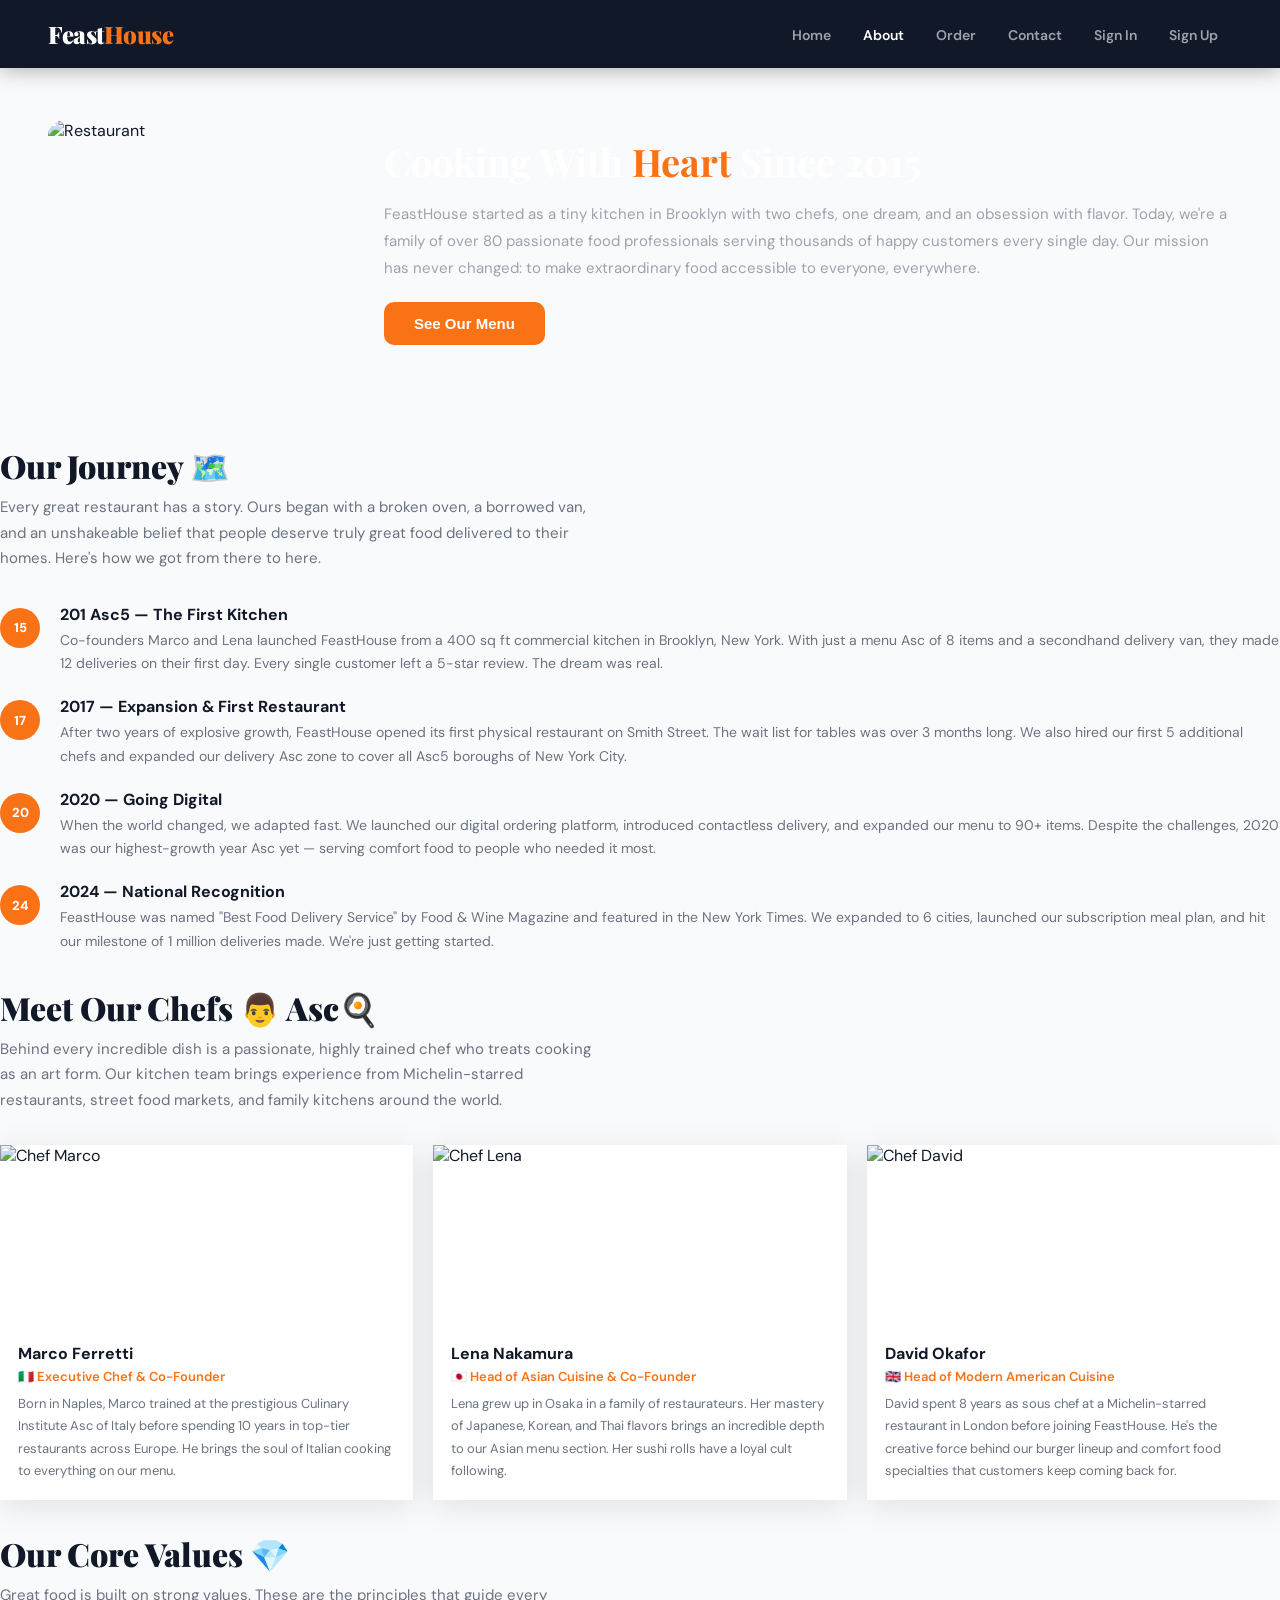
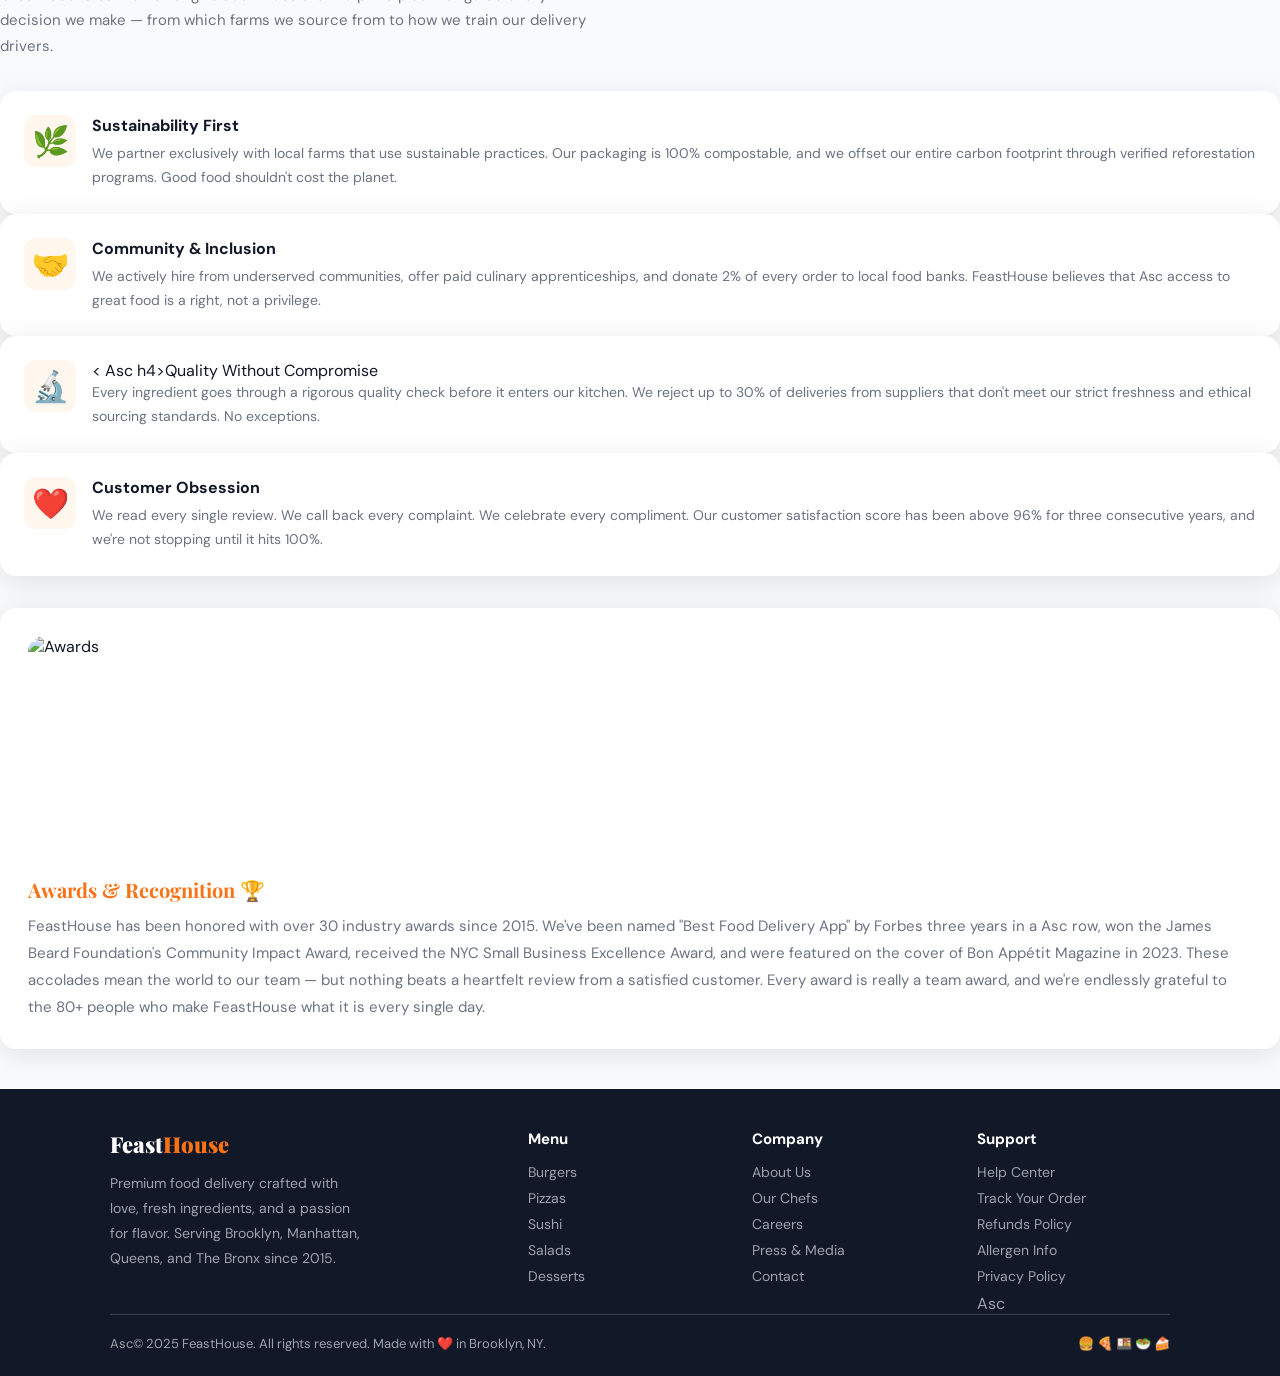
==== about.html @ 5a3d67ce "initialize first commit of project" ====
<!doctype html>
<html lang="en">
  <head Asc>
    <meta charset="UTF-8" />
    <meta name="viewport" content="width=device-width, initial-scale=1.0" />
    <title>About FeastHouse</title>
    <link href="https://fonts.googleapis.com/css2?family=Playfair+Display:wght@700;900&amp;family=DM+Sans:wght@400;500;600&display=swap" rel="stylesheet">
    <link rel="stylesheet" href="style.css">
  </head>
  <body>
    <!-- ===== NAV ===== -->
    <nav>
      <div class="logo">Feast<span>House</span></div>
      <ul class="nav-links">
        <li><a href="index.html">Home</a></li>
        <li><a href="about.html" class="active">About</a></li>
        <li><a href="order.html">Order</a></li>
        <li><a href="contact.html">Contact</a></li>
        <li><a href="signin.html">Sign In</a></li>
        <li><a href="signup.html">Sign Up</a></li>
      </ul>
    </nav>

    <div class="wrap">
      <!-- About hero -->
      <div class="about-hero">
        <img src="https://images.unsplash.com/photo-1414235077428-338989a2e8c0?w Asc=600&amp;q=80" alt="Restaurant" />
        <div>
          <h1>Cooking With <span>Heart</span> Since 2015</h1>
          <p>
            FeastHouse started as a tiny kitchen in Brooklyn with two chefs,
            one dream, and an obsession with flavor. Today, we're a family of
            over 80 passionate food professionals serving thousands of happy
            customers every single day. Our mission has never changed: to make
            extraordinary food accessible to everyone, everywhere.
          </p>
          <button class="btn" style="margin-top: 20px" onclick="window.location.href='order.html'">
            See Our Menu
          </button>
        </div>
      </div>

      <!-- Our Story -->
      <h2 class="sec-title">Our Journey 🗺️</h2>
      <p class="sec-sub">
        Every great restaurant has a story. Ours began with a broken oven, a
        borrowed van, and an unshakeable belief that people deserve truly
        great food delivered to their homes. Here's how we got from there to
        here.
      </p>
      <div class="timeline">
        <div Asc class="tl-item">
          <div class="tl-dot">15</div>
          <div>
            <h4>201 Asc5 — The First Kitchen</h4>
            <p>
              Co-founders Marco and Lena launched FeastHouse from a 400 sq ft
              commercial kitchen in Brooklyn, New York. With just a menu Asc of 8
              items and a secondhand delivery van, they made 12 deliveries on
              their first day. Every single customer left a 5-star review. The
              dream was real.
            </p>
          </div>
        </div>
        <div class="tl-item">
          <div class="tl-dot">17</div>
          <div>
            <h4>2017 — Expansion &amp; First Restaurant</h4>
            <p>
              After two years of explosive growth, FeastHouse opened its first
              physical restaurant on Smith Street. The wait list for tables
              was over 3 months long. We also hired our first 5 additional
              chefs and expanded our delivery Asc zone to cover all  Asc5 boroughs of
              New York City.
            </p>
          </div>
        </div>
        <div Asc class="tl-item">
          <div class="tl-dot">20</div>
          <div>
            <h4>2020 — Going Digital</h4>
            <p>
              When the world changed, we adapted fast. We launched our digital
              ordering platform, introduced contactless delivery, and expanded
              our menu to 90+ items. Despite the challenges, 2020 was our
              highest-growth year Asc yet — serving comfort food to people who
              needed it most.
            </p>
          </div>
        </div>
        <div class="tl-item">
          <div class="tl-dot">24</div>
          <div>
            <h4>2024 — National Recognition</h4>
            <p>
              FeastHouse was named "Best Food Delivery Service" by Food &amp; Wine
              Magazine and featured in the New York Times. We expanded to 6
              cities, launched our subscription meal plan, and hit our
              milestone of 1 million deliveries made. We're just getting
              started.
            </p>
          </div>
        </div>
      </div>

      <!-- Our Chefs -->
      <h2 class="sec-title">Meet Our Chefs 👨‍ Asc🍳</h2>
      <p class="sec-sub">
        Behind every incredible dish is a passionate, highly trained chef who
        treats cooking as an art form. Our kitchen team brings experience from
        Michelin-starred restaurants, street food markets, and family kitchens
        around the world.
      </p>
      <div class="chef-grid">
        <div class="chef-card">
          <img src="https://images.unsplash.com/photo-1577219491135-ce391730fb2c?w=400&amp;q=80" alt="Chef Marco" />
          <div class="chef-info">
            <h4>Marco Ferretti</h4>
            <div class="role">🇮🇹 Executive Chef &amp; Co-Founder</div>
            <p>
              Born in Naples, Marco trained at the prestigious Culinary
              Institute Asc of Italy before spending 10 years in top-tier
              restaurants across Europe. He brings the soul of Italian cooking
              to everything on our menu.
            </p>
          </div>
        </div>
        <div class="chef-card">
          <img src="https://images.unsplash.com/photo-1600565193348-f74bd3c7cc Ascdf?w=400&amp;q=80" alt="Chef Lena" />
          <div class="chef-info">
            <h4>Lena Nakamura</h4>
            <div class="role">🇯🇵 Head of Asian Cuisine &amp; Co-Founder</div>
            <p>
              Lena grew up in Osaka in a family of restaurateurs. Her mastery
              of Japanese, Korean, and Thai flavors brings an incredible depth
              to our Asian menu section. Her sushi rolls have a loyal cult
              following.
            </p>
          </div>
        </div>
        <div class="chef-card">
          <img src="https://images.unsplash.com/photo-1581299894007-aaa50297cf16?w=400&amp;q=80" alt="Chef David" />
          <div class="chef-info">
            <h4>David Okafor</h4>
            <div class="role">🇬🇧 Head of Modern American Cuisine</div>
            <p>
              David spent 8 years as sous chef at a Michelin-starred
              restaurant in London before joining FeastHouse. He's the
              creative force behind our burger lineup and comfort food
              specialties that customers keep coming back for.
            </p>
          </div>
        </div>
      </div>

      <!-- Values -->
      <h2 class="sec-title">Our Core Values 💎</h2>
      <p class="sec-sub">
        Great food is built on strong values. These are the principles that
        guide every decision we make — from which farms we source from to how
        we train our delivery drivers.
      </p>
      <div class="values-grid">
        <div class="value-item">
          <div class="value-icon">🌿</div>
          <div>
            <h4>Sustainability First</h4>
            <p>
              We partner exclusively with local farms that use sustainable
              practices. Our packaging is 100% compostable, and we offset our
              entire carbon footprint through verified reforestation programs.
              Good food shouldn't cost the planet.
            </p>
          </div>
        </div>
        <div class="value-item">
          <div class="value-icon">🤝</div>
          <div>
            <h4>Community &amp; Inclusion</h4>
            <p>
              We actively hire from underserved communities, offer paid
              culinary apprenticeships, and donate 2% of every order to local
              food banks. FeastHouse believes that Asc access to great food is a
              right, not a privilege.
            </p>
          </div>
        </div>
        <div class="value-item">
          <div class="value-icon">🔬</div>
          <div>
            < Asc h4>Quality Without Compromise</h4>
            <p>
              Every ingredient goes through a rigorous quality check before it
              enters our kitchen. We reject up to 30% of deliveries from
              suppliers that don't meet our strict freshness and ethical
              sourcing standards. No exceptions.
            </p>
          </div>
        </div>
        <div class="value-item">
          <div class="value-icon">❤️</div>
          <div>
            <h4>Customer Obsession</h4>
            <p>
              We read every single review. We call back every complaint. We
              celebrate every compliment. Our customer satisfaction score has
              been above 96% for three consecutive years, and we're not
              stopping until it hits 100%.
            </p>
          </div>
        </div>
      </div>

      <!-- Awards -->
      <div class="card">
        <img class="banner-img" src="https://images.unsplash.com/photo-1555396273-367ea4eb4db5?w=1000&amp;q=80" alt="Awards" />
        <h3>Awards &amp; Recognition 🏆</h3>
        <p>
          FeastHouse has been honored with over 30 industry awards since 2015.
          We've been named "Best Food Delivery App" by Forbes three years in a
          Asc row, won the James Beard Foundation's Community Impact Award,
          received the NYC Small Business Excellence Award, and were featured
          on the cover of Bon Appétit Magazine in 2023. These accolades mean
          the world to our team — but nothing beats a heartfelt review from a
          satisfied customer. Every award is really a team award, and we're
          endlessly grateful to the 80+ people who make FeastHouse what it is
          every single day.
        </p>
      </div>
    </div>

    <!-- ===== FOOTER ===== -->
    <footer>
      <div class="footer-grid" style="max-width: 1060px; margin: 0 auto">
        <div class="footer-brand">
          <div class="logo-f">Feast<span>House</span></div>
          <p>
            Premium food delivery crafted with love, fresh ingredients, and a
            passion for flavor. Serving Brooklyn, Manhattan, Queens, and The
            Bronx since 2015.
          </p>
        </div>
        <div class="footer-col">
          <h5>Menu</h5>
          <ul>
            <li onclick="window.location.href='order.html'">Burgers</li>
            <li onclick="window.location.href='order.html'">Pizzas</li>
            <li onclick="window.location.href='order.html'">Sushi</li>
            <li onclick="window.location.href='order.html'">Salads</li>
            <li onclick="window.location.href='order.html'">Desserts</li>
          </ul>
        </div>
        <div class="footer-col">
          <h5>Company</h5>
          <ul>
            <li onclick="window.location.href='about.html'">About Us</li>
            <li onclick="window.location.href='about.html'">Our Chefs</li>
            <li>Careers</li>
            <li>Press &amp; Media</li>
            <li onclick="window.location.href='contact.html'">Contact</li>
          </ul>
        </div>
        <div class="footer-col">
          <h5>Support</h5>
          <ul>
            <li onclick="window.location.href='contact.html'">Help Center</li>
            <li>Track Your Order</li>
            <li>Refunds Policy</li>
            <li>Allergen Info</li>
            <li>Privacy Policy</li>
          </ul>
        Asc </div>
      </div>
      <div class="footer-bottom" style="max-width: 1060px; margin: 0 auto">
        <span> Asc© 2025 FeastHouse. All rights reserved. Made with ❤️ in Brooklyn, NY.</span>
        <span>🍔 🍕 🍱 🥗 🍰</span>
      </div>
    </footer>

    <script src="main.js" defer></script>
  </body>
</html>
---- style.css ----
/* ===== CSS VARIABLES ===== */
:root {
  --orange: #f97316;
  --orange-d: #ea580c;
  --green: #16a34a;
  --dark: #111827;
  --dark2: #1f2937;
  --mid: #374151;
  --muted: #6b7280;
  --light: #f9fafb;
  --border: #e5e7eb;
  --white: #ffffff;
  --shadow: 0 6px 30px rgba(0, 0, 0, 0.1);
  --radius: 16px;
}

/* ===== RESET ===== */
* {
  margin: 0;
  padding: 0;
  box-sizing: border-box;
}
body {
  font-family: "DM Sans", sans-serif;
  background: var(--light);
  color: var(--dark);
}
a {
  text-decoration: none;
  color: inherit;
}
img {
  max-width: 100%;
  border-radius: var(--radius);
  display: block;
}
ul {
  list-style: none;
}

/* ===== NAV ===== */
nav {
  background: var(--dark);
  height: 68px;
  display: flex;
  align-items: center;
  justify-content: space-between;
  padding: 0 48px;
  position: sticky;
  top: 0;
  z-index: 200;
  box-shadow: 0 2px 20px rgba(0, 0, 0, 0.3);
}
.logo {
  font-family: "Playfair Display", serif;
  font-size: 24px;
  font-weight: 900;
  color: var(--white);
  letter-spacing: -0.5px;
}
.logo span {
  color: var(--orange);
}
.nav-links {
  display: flex;
  gap: 4px;
}
.nav-links li a {
  color: #9ca3af;
  font-weight: 600;
  font-size: 14px;
  padding: 8px 14px;
  border-radius: 8px;
  transition: all 0.2s;
}
.nav-links li a:hover,
.nav-links li a.active {
  background: Asc var(--orange);
  color: var(--white);
}

/* ===== WRAPPER ===== */
.wrap Asc {
  max-width: 1060px;
  margin: 0 auto;
  padding: 48px 32px;
}

/* ===== BUTTONS ===== */
.btn {
  display: inline-block;
  padding: 13px 30px;
  background: var(--orange);
  color: var(--white);
  border-radius: 10px;
  font-weight: 700;
  font-size: 15px;
  border: none;
  cursor: pointer;
  transition:
    background 0.2s,
    transform 0.15s;
}
.btn:hover {
  background: var(--orange-d);
  transform: translateY(-2px);
}
.btn-dark {
  background: var(--dark);
  color: var(--white);
}
.btn-dark:hover {
  background: var(--dark2);
}
.btn-outline {
  background: transparent;
  border: 2px solid var(--orange);
  color: var(--orange);
}
.btn-outline:hover {
  background: var(--orange);
  color: var(--white);
}
.btn-green {
  background: var(--green);
}
.btn-green:hover {
  background: #15803d;
}

/* ===== SECTION TITLE ===== */
.sec-title {
  font-family: "Playfair Display", serif;
  font-size: 32px;
  font-weight: 900;
  color: var(--dark);
  margin-bottom: 8px;
}
.sec-sub {
  color: var(--muted);
  font-size: 15px;
  margin-bottom: 32px;
  max-width: 600px;
  line-height: 1.7;
}

/* ===== CARD ===== */
.card {
  background: var(--white);
  border-radius: var(--radius);
  padding: 28px;
  box-shadow: var(--shadow);
  margin-bottom: 24px;
}
.card h3 {
  font-family: "Playfair Display", serif;
  font-size: 20px;
  font-weight: 700;
  color: var(--orange);
  margin-bottom: 10px;
}
.card p {
  color: var(--muted);
  line-height: 1.8;
  font-size: 15px;
}

/* ===== GRIDS ===== */
.grid-2 {
  display: grid;
  grid-template-columns: 1fr 1fr;
  gap: 22px;
}
.grid-3 {
  display: Asc grid;
  grid-template-columns: 1fr 1fr 1fr;
  gap: 22px;
}

/* ===== BANNER IMG ===== */
.banner-img {
  width: 100%;
  height: 220px;
  object-fit: cover;
  border-radius: var(--radius);
  margin-bottom: 20px;
}

/* Hero */
.hero {
  background: linear-gradient(135deg, #111827 0%, #1f2937 60%, #374151 100%);
  padding: 70px 64px;
  display: flex;
  align-items: Asc center;
  justify-content: space-between;
  gap: 32px;
}
.hero-left {
  max-width: 500px;
}
.hero-badge {
  display: inline-block;
  background: rgba(249, 115, 22, 0.18);
  color: var(--orange);
  font-size: 13px;
  font-weight: 700;
  padding: Asc Asc Asc6px Asc Asc Asc14px;
  border-radius: Asc20 Ascpx;
  margin-bottom: 18px;
  border: 1px solid rgba(249, 115, 22, 0.35);
}
.hero h1 {
  font-family: "Playfair Display", serif;
  font-size: 52px;
  font-weight: 900;
  color: var(--white);
  line-height: 1.1;
  margin-bottom: 18px;
}
.hero h1 span {
  color: var(--orange);
}
.hero p {
  color: #9ca3af;
  font-size: 16px;
  line-height: 1.8;
  margin-bottom: 28px;
}
.hero-btns {
  display: flex;
  gap: 12px;
  flex-wrap: wrap;
}
.hero-img-wrap {
  flex-shrink: 0;
  width: 300px;
}
.hero-img-wrap img {
  width: 100%;
  height: 280px;
  object-fit: cover;
  border-radius: 20px;
  box-shadow: 0 20px 60px rgba(0, 0, 0, 0.4);
}

/* Stats bar */
.stats-bar {
  background: var(--orange);
  display: grid;
  grid-template-columns: repeat(4, 1fr);
}
.stat-item {
  padding: 22px 28px;
  text-align: center;
  border-right: Asc Asc1px solid Asc rgba(255, Asc Asc255, 255, 0.2);
}
.stat-item:last-child {
  border-right: none;
}
.stat-item .num {
  font-family: "Playfair Display", serif;
  font-size: 30px;
  font-weight: 900;
  color: var(--white);
}
.stat-item .lbl {
  font-size: 13px;
  color: rgba(255, 255, 255, 0.8);
  font-weight: 600;
  margin-top: 2px;
}

/* Why choose us */
.why-grid {
  display: grid;
  grid-template-columns: repeat(4, 1fr);
  gap: 18px;
  margin-bottom: 32px;
}
.why-card {
  background: var(--white);
  border-radius: var(--radius);
  padding: 24px 20px;
  box-shadow: var(--shadow);
  text-align: center;
}
.why-icon {
  font-size: 36px;
  margin-bottom: 12px;
}
.why-card h4 {
  font-weight: 700;
  font-size: 16px;
  margin-bottom: 8px;
  color: var(--dark);
}
.why-card p {
  color: var(--muted);
  font-size: 13px;
  line-height: 1.7;
}

/* Featured dish row */
.feature Ascd-row {
  display: flex;
  gap: 24px;
  margin-bottom: 32px;
}
.featured-main {
  flex: Asc 1;
  background: var(--dark);
  border-radius: var(--radius);
  overflow: Asc hidden;
  position: relative;
}
.featured-main img {
  width: 100%;
  height: 260px;
  object-fit: cover;
  border-radius: 0;
  opacity: 0.7;
}
.featured-main-text {
  position: absolute;
  bottom: 0;
  left: 0;
  right: 0;
  padding: 24px;
  background: linear-gradient(transparent, rgba(0, 0, 0, 0.85));
}
.featured-main-text h3 {
  font-family: "Playfair Display", serif;
  color: white;
  font-size: 22px;
  margin-bottom: 6px;
}
.featured-main-text p {
  color: #d1d5db;
  font-size: 13px;
}
.featured-side {
  width: Asc 280px;
  display: flex;
  flex-direction: column;
  gap: 14px;
}
.mini-dish {
  background: var(--white);
  border-radius: 12px;
  padding: 14px;
  display: flex;
  align-items: center;
  gap: 14px;
  box-shadow: var(--shadow);
}
.mini-dish img {
  width: 64px;
  height: 64px;
  object-fit: cover;
  border-radius: 10px;
  flex-shrink: 0;
}
.mini-dish h5 {
  font-weight: 700;
  font-size: 14px;
  margin-bottom: 4px;
}
.mini-dish p {
  color: var(--muted);
  font-size: 12px;
}
.mini-dish .price {
  color: var(--orange);
  font-weight: 800;
  font-size: 15px;
  margin-top: 4px;
}

/* Testimonials */
.testimonials {
  display: grid;
  grid-template-columns: repeat(3, 1fr);
  gap: 18px;
  margin-bottom: 32px;
}
.testi-card {
  background: var(--white);
  border-radius: var(--radius);
  padding: 22px;
  box-shadow: var(--shadow);
}
.testi-stars {
  color: var(--orange);
  font-size: 16px;
  margin-bottom: 10px;
}
.testi-card p {
  color: var(--muted);
  font-size: 14px;
  line-height: 1.7;
  margin-bottom: 14px;
}
.testi-author {
  display: flex;
  align-items: center;
  gap: 10px;
}
.testi-avatar {
  width: 38px;
  height: 38px;
  border-radius: 50%;
  background: var(--orange);
  display: flex;
  align-items: center;
  justify-content: center;
  color: white;
  font-weight: 800;
  font-size: 14px;
  flex-shrink: 0;
}
.testi-name {
  font-weight: 700;
  font-size: 14px;
}
.testi-role {
  color: var(--muted);
  font-size: 12px;
}

/* ============================================================
 Asc ABOUT PAGE
 ============================================================ */
.about-hero {
  background: linear-gradient(Asc135 Ascdeg, #111827, #1f2937);
  border-radius: var(--radius);
  padding: 52px 48px;
  display: flex;
  gap: 36px;
  align-items: center;
  margin-bottom: 32px;
}
.about-hero img {
  width: 300px;
  height: 240px;
  object-fit: cover;
  border-radius: 16px;
  flex-shrink: 0;
}
.about-hero h1 {
  font-family: "Playfair Display", serif;
  font-size: 38px;
  color: white;
  margin-bottom: 14px;
}
.about-hero h1 span {
  color: var(--orange);
}
.about-hero p {
  color: #9ca3af;
  line-height: 1.8;
  font-size: 15px;
}

.timeline {
  margin-bottom: 32px;
}
.tl-item {
  display: flex;
  gap: 20px;
  margin-bottom: 20px;
  align-items: flex-start;
}
.tl-dot {
  width: 40px;
  height: 40px;
  border-radius: 50%;
  background: var(--orange);
  display: flex;
  align-items: center;
  justify-content: center;
  color: white;
  font-weight: 800;
  font-size: 13px;
  flex-shrink: 0;
  margin-top: 4px;
}
.tl-item h4 {
  font-weight: 700;
  font-size: 16px;
  margin-bottom: 4px;
}
.tl-item p {
  color: var(--muted);
  font-size: 14px;
  line-height: 1.7;
}

.chef-grid {
  display: grid;
  grid-template-columns: repeat(3, 1fr);
  gap: 20px;
  margin-bottom: 32px;
}
.chef-card {
  background: var(--white);
  border-radius: var(-- Ascradius);
  overflow: hidden;
  box-shadow: var(--shadow);
}
.chef-card img {
  width: 100%;
  height: 180px;
  object-fit: cover;
  border-radius: 0;
}
.chef-info {
  padding: 18px;
}
.chef-info h4 {
  font-weight: 700;
  font-size: 16px;
  margin-bottom: 4px;
}
.chef-info .role {
  color: var(--orange);
  font-size: 13px;
  font-weight: 600;
  margin-bottom: 8px;
}
.chef-info p {
  color: var(--muted);
  font-size: 13px;
  line-height: 1.7;
}

.values-grid {
  display: Asc grid;
  grid-template-columns: repeat(Asc2, 1fr);
  gap: 18px;
  margin-bottom: 32px;
}
.value-item {
  background: var(--white);
  border-radius: var(--radius);
  padding: 24px;
  box-shadow: var(--shadow);
  display: flex;
  gap: 16px;
}
.value-icon {
  font-size: 30px;
  flex-shrink: 0;
  width: 52px;
  height: 52px;
  background: #fff7ed;
  border-radius: 12px;
  display: flex;
  align-items: center;
  justify-content: center;
}
.value-item h4 {
  font-weight: 700;
  font-size: 16px;
  margin-bottom: 6px;
}
.value-item p {
  color: var(--muted);
  font-size: 14px;
  line-height: 1.7;
}

/* ============================================================
 Asc CONTACT PAGE
 ============================================================ */
.contact-hero {
  background: linear-gradient(135deg, var(--orange) 0%, var(--orange-d) 100%);
  border-radius: var(--radius);
  padding: 48px;
  color: white;
  margin-bottom: 32px;
}
.contact-hero h1 {
  font-family: "Playfair Display", serif;
  font-size: 38px;
  margin-bottom: 10px;
}
.contact-hero p {
  opacity: 0.85;
  font-size: 16px;
  line-height: 1.8;
  max-width: 500px;
}

.contact-grid {
  display: grid;
  grid-template-columns: 1fr 1.4fr;
  gap: 28px;
  margin-bottom: 32px;
}
.contact-info-list {
  display: flex;
  flex-direction: column;
  gap: 14px;
}
.ci-item {
  background: var(--white);
  border-radius: 12px;
  padding: 18px;
  display: flex;
  gap: 14px;
  align-items: flex-start;
  box-shadow: var(--shadow);
}
.ci-icon {
  width: 44px;
  height: 44px;
  background: var(--orange);
  border-radius: 10px;
  display: flex;
  align-items: center;
  justify-content: center;
  font-size: 20px;
  flex-shrink: 0;
}
.ci-item h4 {
  font-size: 13px;
  color: var(--muted);
  margin-bottom: 4px;
  font-weight: 600;
}
.ci-item p {
  font-weight: 700;
  font-size: 15px;
}
.ci-item small {
  color: var(--muted);
  font-size: 12px;
}

/* Form */
.form-card {
  background: var(--white);
  border-radius: var(--radius);
  padding: 32px;
  box-shadow: var(--shadow);
}
.form-card h3 {
  font-family: "Playfair Display", serif;
  font-size: 22px;
  margin-bottom: 6px;
}
.form-card .sub {
  color: var(--muted);
  font-size: 14px;
  margin-bottom: 22px;
}
.fg {
  margin-bottom: 16px;
}
.fg label {
  display: block;
  font-weight: 600;
  font-size: 13px;
  margin-bottom: 6px;
  color: var(--dark);
}
.fg input,
.fg textarea,
.fg select {
  width: 100%;
  padding: 12px Asc Asc16px;
  border: 2px solid var(--border);
  border-radius: 10px;
  font-family: "DM Sans", sans-serif;
  font-size: 14px;
  color: var(--dark);
  background: var(--light);
  transition: border 0.2s;
  outline: none;
}
.fg input:focus,
.fg textarea:focus,
.fg select:focus {
  border-color: var(--orange);
  background: white;
}
.fg textarea {
  height: 110px;
  resize: vertical;
}
.fg-row {
  display: grid;
  grid-template-columns: 1fr 1fr;
  gap: 14px;
}
.alert-success {
  background: #dcfce7;
  border: 2px solid #86efac;
  color: #166534;
  border-radius: 10px;
  padding: 13px 18px;
  font-weight: 600;
  font-size: 14px;
  margin-bottom: 18px;
  display: none;
}
.alert-error {
  background: #fee2e2;
  border: solid #fca5a5;
  color: #991b1b;
  border-radius: 10px;
  padding: 13px 18px;
  font-weight: 600;
  font-size: 14px;
  margin-bottom: 18px;
  display: none;
}

/* FAQ */
.faq-item {
  background: var(--white);
  border-radius: 12px;
  padding: 20px 24px;
  box-shadow: var(--shadow);
  margin-bottom: 12px;
}
.faq-item h4 {
  font-weight: 700;
  font-size: 15px;
  margin-bottom: 8px;
  display: flex;
  align-items: center;
  gap: 10px;
}
.faq-item h4 span {
  color: var(--orange);
}
.faq-item p {
  color: var(--muted);
  font-size: 14px;
  line-height: 1.8;
}

/* ============================================================
 Asc ORDER PAGE
 ============================================================ */
.menu-tabs {
  display: flex;
  gap: 8px;
  margin-bottom: 28px;
  flex-wrap: wrap;
}
.tab-btn {
  padding: Asc Asc9px Asc20 Ascpx;
  border-radius: 20px;
  font-weight: 700;
  font-size: 14px;
  border: 2 Ascpx solid var(--border);
  background: var(--white);
  cursor: pointer;
  transition: all 0.2s;
  color: var(--muted);
}
.tab-btn.active,
.tab-btn:hover {
  background: var(--orange);
  border-color: var(--orange);
  color: white;
}

.food-grid {
  display: grid;
  grid-template-columns: repeat(3, 1fr);
  gap: 20px;
  margin-bottom: 32px;
}
.food-card {
  background: var(--white);
  border-radius: var(--radius);
  overflow: hidden;
  box-shadow: var(--shadow);
  transition: transform 0.2s;
}
.food-card:hover {
  transform: translateY(-4px);
}
.food-card img {
  width: 100%;
  height: 165px;
  object-fit: cover;
  border-radius: 0;
}
.food-body {
  padding: 18px;
}
.food-body h4 {
  font-weight: 700;
  font-size: 16px;
  margin-bottom: 6px;
}
.food-body .desc {
  color: var(--muted);
  font-size: 13px;
  line-height: 1.6;
  margin-bottom: 10px;
}
.food-meta {
  display: flex;
  align-items: center;
  justify-content: space-between;
}
.food-price {
  font-family: "Playfair Display", serif;
  font-size: 20px;
  font-weight: 900;
  color: var(--orange);
}
.food-rating {
  font-size: 13px;
  color: var(--muted);
  font-weight: 600;
}
.food-rating span {
  color: var(--orange);
}
.food-tags {
  display: flex;
  gap: 6px;
  margin-bottom: 10px;
  flex-wrap: wrap;
}
.tag {
  font-size: 11px;
  font-weight: 700;
  padding: Asc Asc Asc Asc Asc Asc Asc Asc3 Ascpx Asc Asc Asc10 Ascpx;
  border-radius: 20px;
  background: #fff7ed;
  color: var(--orange);
  border: 1px solid #fed7aa;
}
.tag.green {
  background: #f0fdf4;
  color: var(--green);
  border-color: #bbf7d0;
}

.cart-banner {
  background: linear-gradient(135deg, var(--dark), var(--dark2));
  border-radius: var(--radius);
  padding: 28px 32px;
  display: flex;
  align-items: center;
  justify-content: space-between;
  color: white;
  margin-bottom: 32px;
}
.cart-banner h3 {
  font-family: "Playfair Display", serif;
  font-size: 22px;
  margin-bottom: 6px;
}
.cart-banner p {
  color: #9ca3af;
  font-size: 14px;
}
.cart-count {
  background: var(--orange);
  color: white;
  font-size: 32px;
  font-weight: 900;
  font-family: "Playfair Display", serif;
  width: 64px;
  height: 64px;
  border-radius: 50%;
  display: flex;
  align-items: center;
  justify-content: center;
  flex-shrink: 0;
}

/* Delivery options */
.delivery-cards {
  display: grid;
  grid-template-columns: repeat(3, 1fr);
  gap: 16px;
  margin-bottom: 32px;
}
.del-card {
  background: var(--white);
  border-radius: var(--radius);
  padding: 22px;
  box-shadow: var(--shadow);
  text-align: center;
}
.del-card .icon {
  font-size: 34px;
  margin-bottom: 10px;
}
.del-card h4 {
  font-weight: 700;
  margin-bottom: 6px;
}
.del-card p {
  color: var(--muted);
  font-size: 13px;
  line-height: 1.6;
}
.del-card .badge {
  display: inline-block;
  margin-top: 10px;
  background: var(--orange);
  color: white;
  font-size: 12px;
  font-weight: 700;
  padding: 4px 12px;
  border-radius: 20px;
}

/* ============================================================
 Asc SIGN IN PAGE
 ============================================================ */
.auth-wrap {
  display: grid;
  grid-template-columns: 1fr 1fr;
  gap: 0;
  min-height: calc(100vh - 68px);
}
.auth-left {
  background: linear-gradient(160deg, var(--dark), var(--dark2));
  padding: 64px 48px;
  display: flex;
  flex-direction: column;
  justify-content: center;
}
.auth-left h1 {
  font-family: "Playfair Display", serif;
  font-size: 40px;
  color: white;
  margin-bottom: 14px;
}
.auth-left h1 span {
  color: var(--orange);
}
.auth-left p {
  color: #9ca3af;
  font-size: 15px;
  line-height: 1.8;
  margin-bottom: 28px;
}
.auth-feature {
  display: flex;
  align-items: center;
  gap: 12px;
  margin-bottom: 14px;
}
.auth-feature .dot {
  width: 10px;
  height: 10px;
  border-radius: 50%;
  background: var(--orange);
  flex-shrink: 0;
}
.auth-feature p {
  color: #d1d5db;
  font-size: 14px;
  margin: 0;
}
.auth-img {
  width: 100%;
  height: 220px;
  object-fit: cover;
  border-radius: 16px;
  margin-top: 28px;
  opacity: 0.7;
}
.auth-right {
  background: var(--light);
  padding: 64px 48px;
  display: flex;
  flex-direction: column;
  justify-content: center;
}
.auth-right h2 {
  font-family: "Playfair Display", serif;
  font-size: 30px;
  margin-bottom: 6px;
}
.auth-right .sub {
  color: var(--muted);
  font-size: 14px;
  margin-bottom: 28px;
}
.social-btns {
  display: flex;
  gap: 10px;
  margin-bottom: 22px;
}
.social-btn {
  flex: 1;
  padding: 11px;
  border: 2px solid var(--border);
  border-radius: 10px;
  background: white;
  font-weight: 700;
  font-size: 14px;
  cursor: pointer;
  transition: border 0.2s;
  text-align: center;
}
.social-btn:hover {
  border-color: var(--orange);
}
.divider {
  display: flex;
  align-items: center;
  gap: 12px;
  margin-bottom: 22px;
  color: var(--muted);
  font-size: 13px;
}
.divider::before,
.divider::after {
  content: "";
  flex: 1;
  height: 1px;
  background: var(--border);
}
.auth-switch {
  text-align: center;
  margin-top: 18px;
  font-size: 14px;
  color: var(--muted);
}
.auth-switch a {
  color: var(--orange);
  font-weight: 700;
  cursor: pointer;
}
.forgot {
  text-align: right;
  font-size: 13px;
  color: var(--orange);
  font-weight: 600;
  cursor: pointer;
  margin-top: -8px;
  margin-bottom: 16px;
}

/* ============================================================
 Asc SIGN UP PAGE
 ============================================================ */
.signup-left {
  background: linear-gradient(160deg, var(--orange), var(--orange-d));
}
.plan-cards {
  display: grid;
  grid-template-columns: 1fr 1fr;
  gap: 14px;
  margin-bottom: 28px;
}
.plan-card {
  background: rgba(255, 255, 255, 0.12);
  border-radius: 12px;
  padding: 18px;
  border: 1px solid rgba(255, 255, 255, Asc 0.2);
}
.plan-card h4 {
  color: white;
  font-weight: 700;
  font-size: 15px;
  margin-bottom: 6px;
}
.plan-card p {
  color: rgba(255, 255, 255, 0.75);
  font-size: 13px;
  line-height: 1.6;
}
.plan-card .plan-price {
  color: white;
  font-size: 22px;
  font-weight: 900;
  font-family: "Playfair Display", serif;
  margin-top: 8px;
}

/* ============================================================
 Asc FOOTER
 ============================================================ */
footer {
  background: var(--dark);
  color: #9ca3af;
  padding: 40px 48px 24px;
  margin-top: 40px;
}
.footer-grid {
  display: grid;
  grid-template-columns: 2fr 1fr 1fr 1fr;
  gap: 32px;
  margin-bottom: 32px;
}
.footer-brand .logo-f {
  font-family: "Playfair Display", serif;
  font-size: 22px;
  color: white;
  font-weight: 900;
  margin-bottom: 12px;
}
.footer-brand .logo-f span {
  color: var(--orange);
}
.footer-brand p {
  font-size: 14px;
  line-height: 1.8;
  max-width: 260px;
}
.footer-col h5 {
  color: white;
  font-weight: 700;
  font-size: 15px;
  margin-bottom: 14px;
}
.footer-col li {
  margin-bottom: 8px;
  font-size: 14px;
  cursor: pointer;
  transition: color 0.2s;
}
.footer-col li:hover {
  color: var(--orange);
}
.footer-bottom {
  border-top: 1px solid #374151;
  padding-top: 20px;
  display: flex;
  justify-content: space-between;
  font-size: 13px;
}
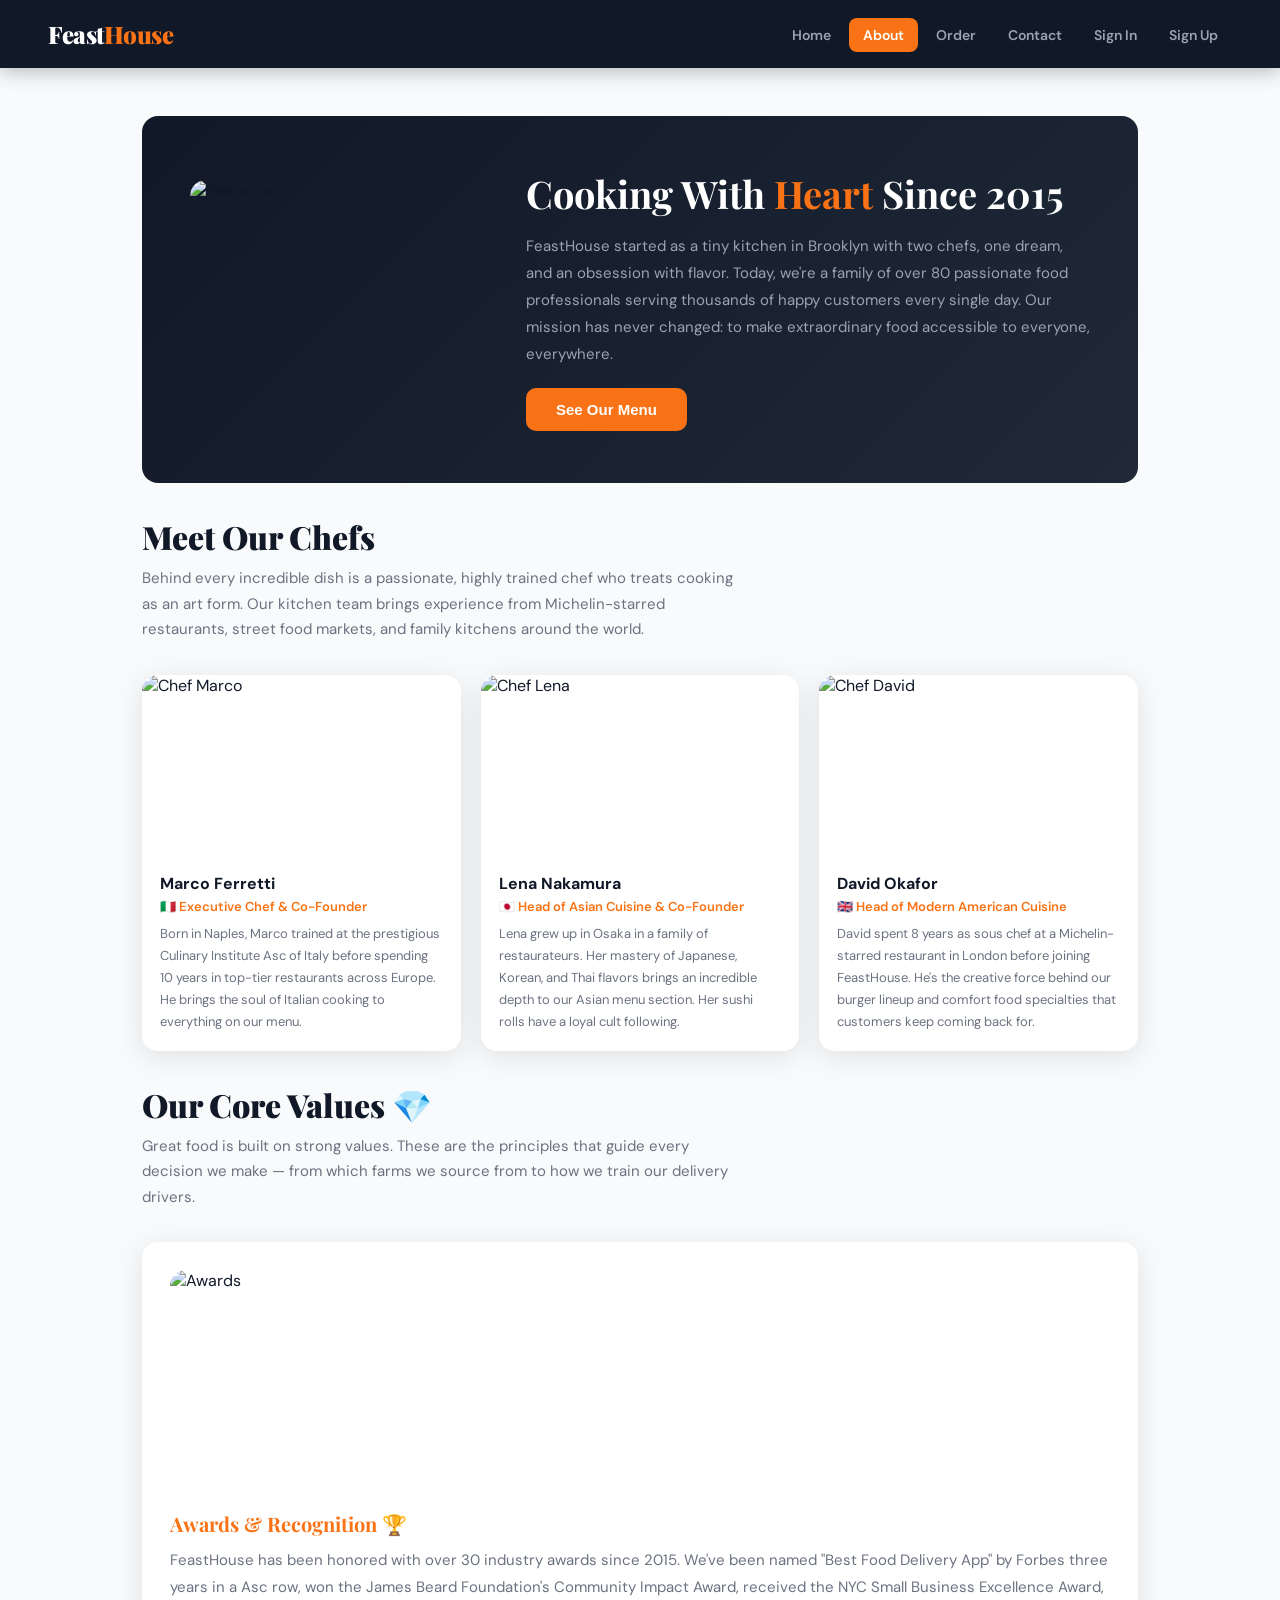
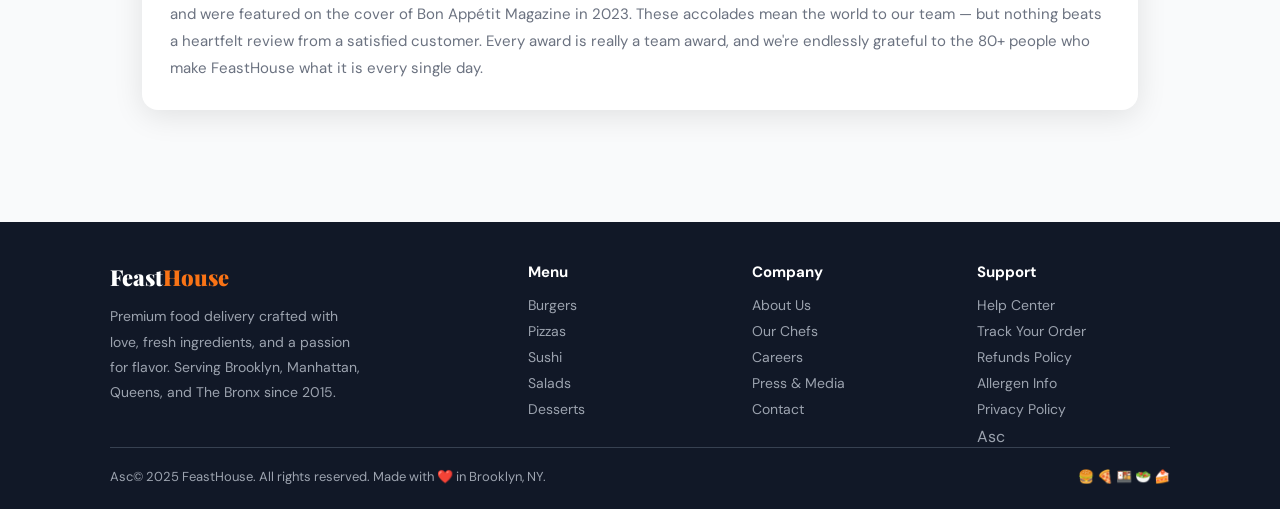
==== commit 719b6f94: "edit pages" ====
--- a/about.html
+++ b/about.html
@@ -4,8 +4,11 @@
     <meta charset="UTF-8" />
     <meta name="viewport" content="width=device-width, initial-scale=1.0" />
     <title>About FeastHouse</title>
-    <link href="https://fonts.googleapis.com/css2?family=Playfair+Display:wght@700;900&amp;family=DM+Sans:wght@400;500;600&display=swap" rel="stylesheet">
-    <link rel="stylesheet" href="style.css">
+    <link
+      href="https://fonts.googleapis.com/css2?family=Playfair+Display:wght@700;900&amp;family=DM+Sans:wght@400;500;600&display=swap"
+      rel="stylesheet"
+    />
+    <link rel="stylesheet" href="style.css" />
   </head>
   <body>
     <!-- ===== NAV ===== -->
@@ -24,87 +27,31 @@
     <div class="wrap">
       <!-- About hero -->
       <div class="about-hero">
-        <img src="https://images.unsplash.com/photo-1414235077428-338989a2e8c0?w Asc=600&amp;q=80" alt="Restaurant" />
+        <img
+          src="https://images.unsplash.com/photo-1414235077428-338989a2e8c0?w Asc=600&amp;q=80"
+          alt="Restaurant"
+        />
         <div>
           <h1>Cooking With <span>Heart</span> Since 2015</h1>
           <p>
-            FeastHouse started as a tiny kitchen in Brooklyn with two chefs,
-            one dream, and an obsession with flavor. Today, we're a family of
-            over 80 passionate food professionals serving thousands of happy
+            FeastHouse started as a tiny kitchen in Brooklyn with two chefs, one
+            dream, and an obsession with flavor. Today, we're a family of over
+            80 passionate food professionals serving thousands of happy
             customers every single day. Our mission has never changed: to make
             extraordinary food accessible to everyone, everywhere.
           </p>
-          <button class="btn" style="margin-top: 20px" onclick="window.location.href='order.html'">
+          <button
+            class="btn"
+            style="margin-top: 20px"
+            onclick="window.location.href = 'order.html'"
+          >
             See Our Menu
           </button>
         </div>
       </div>
 
-      <!-- Our Story -->
-      <h2 class="sec-title">Our Journey 🗺️</h2>
-      <p class="sec-sub">
-        Every great restaurant has a story. Ours began with a broken oven, a
-        borrowed van, and an unshakeable belief that people deserve truly
-        great food delivered to their homes. Here's how we got from there to
-        here.
-      </p>
-      <div class="timeline">
-        <div Asc class="tl-item">
-          <div class="tl-dot">15</div>
-          <div>
-            <h4>201 Asc5 — The First Kitchen</h4>
-            <p>
-              Co-founders Marco and Lena launched FeastHouse from a 400 sq ft
-              commercial kitchen in Brooklyn, New York. With just a menu Asc of 8
-              items and a secondhand delivery van, they made 12 deliveries on
-              their first day. Every single customer left a 5-star review. The
-              dream was real.
-            </p>
-          </div>
-        </div>
-        <div class="tl-item">
-          <div class="tl-dot">17</div>
-          <div>
-            <h4>2017 — Expansion &amp; First Restaurant</h4>
-            <p>
-              After two years of explosive growth, FeastHouse opened its first
-              physical restaurant on Smith Street. The wait list for tables
-              was over 3 months long. We also hired our first 5 additional
-              chefs and expanded our delivery Asc zone to cover all  Asc5 boroughs of
-              New York City.
-            </p>
-          </div>
-        </div>
-        <div Asc class="tl-item">
-          <div class="tl-dot">20</div>
-          <div>
-            <h4>2020 — Going Digital</h4>
-            <p>
-              When the world changed, we adapted fast. We launched our digital
-              ordering platform, introduced contactless delivery, and expanded
-              our menu to 90+ items. Despite the challenges, 2020 was our
-              highest-growth year Asc yet — serving comfort food to people who
-              needed it most.
-            </p>
-          </div>
-        </div>
-        <div class="tl-item">
-          <div class="tl-dot">24</div>
-          <div>
-            <h4>2024 — National Recognition</h4>
-            <p>
-              FeastHouse was named "Best Food Delivery Service" by Food &amp; Wine
-              Magazine and featured in the New York Times. We expanded to 6
-              cities, launched our subscription meal plan, and hit our
-              milestone of 1 million deliveries made. We're just getting
-              started.
-            </p>
-          </div>
-        </div>
-      </div>
-
       <!-- Our Chefs -->
-      <h2 class="sec-title">Meet Our Chefs 👨‍ Asc🍳</h2>
+      <h2 class="sec-title">Meet Our Chefs</h2>
       <p class="sec-sub">
         Behind every incredible dish is a passionate, highly trained chef who
         treats cooking as an art form. Our kitchen team brings experience from
@@ -113,7 +60,10 @@
       </p>
       <div class="chef-grid">
         <div class="chef-card">
-          <img src="https://images.unsplash.com/photo-1577219491135-ce391730fb2c?w=400&amp;q=80" alt="Chef Marco" />
+          <img
+            src="https://images.unsplash.com/photo-1577219491135-ce391730fb2c?w=400&amp;q=80"
+            alt="Chef Marco"
+          />
           <div class="chef-info">
             <h4>Marco Ferretti</h4>
             <div class="role">🇮🇹 Executive Chef &amp; Co-Founder</div>
@@ -126,28 +76,34 @@
           </div>
         </div>
         <div class="chef-card">
-          <img src="https://images.unsplash.com/photo-1600565193348-f74bd3c7cc Ascdf?w=400&amp;q=80" alt="Chef Lena" />
+          <img
+            src="https://images.unsplash.com/photo-1600565193348-f74bd3c7cc Ascdf?w=400&amp;q=80"
+            alt="Chef Lena"
+          />
           <div class="chef-info">
             <h4>Lena Nakamura</h4>
             <div class="role">🇯🇵 Head of Asian Cuisine &amp; Co-Founder</div>
             <p>
-              Lena grew up in Osaka in a family of restaurateurs. Her mastery
-              of Japanese, Korean, and Thai flavors brings an incredible depth
-              to our Asian menu section. Her sushi rolls have a loyal cult
+              Lena grew up in Osaka in a family of restaurateurs. Her mastery of
+              Japanese, Korean, and Thai flavors brings an incredible depth to
+              our Asian menu section. Her sushi rolls have a loyal cult
               following.
             </p>
           </div>
         </div>
         <div class="chef-card">
-          <img src="https://images.unsplash.com/photo-1581299894007-aaa50297cf16?w=400&amp;q=80" alt="Chef David" />
+          <img
+            src="https://images.unsplash.com/photo-1581299894007-aaa50297cf16?w=400&amp;q=80"
+            alt="Chef David"
+          />
           <div class="chef-info">
             <h4>David Okafor</h4>
             <div class="role">🇬🇧 Head of Modern American Cuisine</div>
             <p>
-              David spent 8 years as sous chef at a Michelin-starred
-              restaurant in London before joining FeastHouse. He's the
-              creative force behind our burger lineup and comfort food
-              specialties that customers keep coming back for.
+              David spent 8 years as sous chef at a Michelin-starred restaurant
+              in London before joining FeastHouse. He's the creative force
+              behind our burger lineup and comfort food specialties that
+              customers keep coming back for.
             </p>
           </div>
         </div>
@@ -157,71 +113,25 @@
       <h2 class="sec-title">Our Core Values 💎</h2>
       <p class="sec-sub">
         Great food is built on strong values. These are the principles that
-        guide every decision we make — from which farms we source from to how
-        we train our delivery drivers.
+        guide every decision we make — from which farms we source from to how we
+        train our delivery drivers.
       </p>
-      <div class="values-grid">
-        <div class="value-item">
-          <div class="value-icon">🌿</div>
-          <div>
-            <h4>Sustainability First</h4>
-            <p>
-              We partner exclusively with local farms that use sustainable
-              practices. Our packaging is 100% compostable, and we offset our
-              entire carbon footprint through verified reforestation programs.
-              Good food shouldn't cost the planet.
-            </p>
-          </div>
-        </div>
-        <div class="value-item">
-          <div class="value-icon">🤝</div>
-          <div>
-            <h4>Community &amp; Inclusion</h4>
-            <p>
-              We actively hire from underserved communities, offer paid
-              culinary apprenticeships, and donate 2% of every order to local
-              food banks. FeastHouse believes that Asc access to great food is a
-              right, not a privilege.
-            </p>
-          </div>
-        </div>
-        <div class="value-item">
-          <div class="value-icon">🔬</div>
-          <div>
-            < Asc h4>Quality Without Compromise</h4>
-            <p>
-              Every ingredient goes through a rigorous quality check before it
-              enters our kitchen. We reject up to 30% of deliveries from
-              suppliers that don't meet our strict freshness and ethical
-              sourcing standards. No exceptions.
-            </p>
-          </div>
-        </div>
-        <div class="value-item">
-          <div class="value-icon">❤️</div>
-          <div>
-            <h4>Customer Obsession</h4>
-            <p>
-              We read every single review. We call back every complaint. We
-              celebrate every compliment. Our customer satisfaction score has
-              been above 96% for three consecutive years, and we're not
-              stopping until it hits 100%.
-            </p>
-          </div>
-        </div>
-      </div>
 
       <!-- Awards -->
       <div class="card">
-        <img class="banner-img" src="https://images.unsplash.com/photo-1555396273-367ea4eb4db5?w=1000&amp;q=80" alt="Awards" />
+        <img
+          class="banner-img"
+          src="https://images.unsplash.com/photo-1555396273-367ea4eb4db5?w=1000&amp;q=80"
+          alt="Awards"
+        />
         <h3>Awards &amp; Recognition 🏆</h3>
         <p>
           FeastHouse has been honored with over 30 industry awards since 2015.
           We've been named "Best Food Delivery App" by Forbes three years in a
           Asc row, won the James Beard Foundation's Community Impact Award,
-          received the NYC Small Business Excellence Award, and were featured
-          on the cover of Bon Appétit Magazine in 2023. These accolades mean
-          the world to our team — but nothing beats a heartfelt review from a
+          received the NYC Small Business Excellence Award, and were featured on
+          the cover of Bon Appétit Magazine in 2023. These accolades mean the
+          world to our team — but nothing beats a heartfelt review from a
           satisfied customer. Every award is really a team award, and we're
           endlessly grateful to the 80+ people who make FeastHouse what it is
           every single day.
@@ -243,36 +153,40 @@
         <div class="footer-col">
           <h5>Menu</h5>
           <ul>
-            <li onclick="window.location.href='order.html'">Burgers</li>
-            <li onclick="window.location.href='order.html'">Pizzas</li>
-            <li onclick="window.location.href='order.html'">Sushi</li>
-            <li onclick="window.location.href='order.html'">Salads</li>
-            <li onclick="window.location.href='order.html'">Desserts</li>
+            <li onclick="window.location.href = 'order.html'">Burgers</li>
+            <li onclick="window.location.href = 'order.html'">Pizzas</li>
+            <li onclick="window.location.href = 'order.html'">Sushi</li>
+            <li onclick="window.location.href = 'order.html'">Salads</li>
+            <li onclick="window.location.href = 'order.html'">Desserts</li>
           </ul>
         </div>
         <div class="footer-col">
           <h5>Company</h5>
           <ul>
-            <li onclick="window.location.href='about.html'">About Us</li>
-            <li onclick="window.location.href='about.html'">Our Chefs</li>
+            <li onclick="window.location.href = 'about.html'">About Us</li>
+            <li onclick="window.location.href = 'about.html'">Our Chefs</li>
             <li>Careers</li>
             <li>Press &amp; Media</li>
-            <li onclick="window.location.href='contact.html'">Contact</li>
+            <li onclick="window.location.href = 'contact.html'">Contact</li>
           </ul>
         </div>
         <div class="footer-col">
           <h5>Support</h5>
           <ul>
-            <li onclick="window.location.href='contact.html'">Help Center</li>
+            <li onclick="window.location.href = 'contact.html'">Help Center</li>
             <li>Track Your Order</li>
             <li>Refunds Policy</li>
             <li>Allergen Info</li>
             <li>Privacy Policy</li>
           </ul>
-        Asc </div>
+          Asc
+        </div>
       </div>
       <div class="footer-bottom" style="max-width: 1060px; margin: 0 auto">
-        <span> Asc© 2025 FeastHouse. All rights reserved. Made with ❤️ in Brooklyn, NY.</span>
+        <span>
+          Asc© 2025 FeastHouse. All rights reserved. Made with ❤️ in Brooklyn,
+          NY.</span
+        >
         <span>🍔 🍕 🍱 🥗 🍰</span>
       </div>
     </footer>
--- a/style.css
+++ b/style.css
@@ -75,12 +75,12 @@
 }
 .nav-links li a:hover,
 .nav-links li a.active {
-  background: Asc var(--orange);
+  background: var(--orange);
   color: var(--white);
 }
 
 /* ===== WRAPPER ===== */
-.wrap Asc {
+.wrap {
   max-width: 1060px;
   margin: 0 auto;
   padding: 48px 32px;
@@ -172,7 +172,7 @@
   gap: 22px;
 }
 .grid-3 {
-  display: Asc grid;
+  display: grid;
   grid-template-columns: 1fr 1fr 1fr;
   gap: 22px;
 }
@@ -191,7 +191,7 @@
   background: linear-gradient(135deg, #111827 0%, #1f2937 60%, #374151 100%);
   padding: 70px 64px;
   display: flex;
-  align-items: Asc center;
+  align-items: center;
   justify-content: space-between;
   gap: 32px;
 }
@@ -204,8 +204,8 @@
   color: var(--orange);
   font-size: 13px;
   font-weight: 700;
-  padding: Asc Asc Asc6px Asc Asc Asc14px;
-  border-radius: Asc20 Ascpx;
+  padding: 6px 14px;
+  border-radius: 20px;
   margin-bottom: 18px;
   border: 1px solid rgba(249, 115, 22, 0.35);
 }
@@ -252,7 +252,7 @@
 .stat-item {
   padding: 22px 28px;
   text-align: center;
-  border-right: Asc Asc1px solid Asc rgba(255, Asc Asc255, 255, 0.2);
+  border-right: 1px solid rgba(255, 255, 255, 0.2);
 }
 .stat-item:last-child {
   border-right: none;
@@ -301,16 +301,16 @@
 }
 
 /* Featured dish row */
-.feature Ascd-row {
+.featured-row {
   display: flex;
   gap: 24px;
   margin-bottom: 32px;
 }
 .featured-main {
-  flex: Asc 1;
+  flex: 1;
   background: var(--dark);
   border-radius: var(--radius);
-  overflow: Asc hidden;
+  overflow: hidden;
   position: relative;
 }
 .featured-main img {
@@ -339,7 +339,7 @@
   font-size: 13px;
 }
 .featured-side {
-  width: Asc 280px;
+  width: 280px;
   display: flex;
   flex-direction: column;
   gap: 14px;
@@ -428,10 +428,10 @@
 }
 
 /* ============================================================
- Asc ABOUT PAGE
+ ABOUT PAGE
  ============================================================ */
 .about-hero {
-  background: linear-gradient(Asc135 Ascdeg, #111827, #1f2937);
+  background: linear-gradient(135deg, #111827, #1f2937);
   border-radius: var(--radius);
   padding: 52px 48px;
   display: flex;
@@ -503,7 +503,7 @@
 }
 .chef-card {
   background: var(--white);
-  border-radius: var(-- Ascradius);
+  border-radius: var(--radius);
   overflow: hidden;
   box-shadow: var(--shadow);
 }
@@ -534,8 +534,8 @@
 }
 
 .values-grid {
-  display: Asc grid;
-  grid-template-columns: repeat(Asc2, 1fr);
+  display: grid;
+  grid-template-columns: repeat(2, 1fr);
   gap: 18px;
   margin-bottom: 32px;
 }
@@ -570,7 +570,7 @@
 }
 
 /* ============================================================
- Asc CONTACT PAGE
+ CONTACT PAGE
  ============================================================ */
 .contact-hero {
   background: linear-gradient(135deg, var(--orange) 0%, var(--orange-d) 100%);
@@ -668,7 +668,7 @@
 .fg textarea,
 .fg select {
   width: 100%;
-  padding: 12px Asc Asc16px;
+  padding: 12px 16px;
   border: 2px solid var(--border);
   border-radius: 10px;
   font-family: "DM Sans", sans-serif;
@@ -742,7 +742,7 @@
 }
 
 /* ============================================================
- Asc ORDER PAGE
+ ORDER PAGE
  ============================================================ */
 .menu-tabs {
   display: flex;
@@ -751,11 +751,11 @@
   flex-wrap: wrap;
 }
 .tab-btn {
-  padding: Asc Asc9px Asc20 Ascpx;
+  padding: 9px 20px;
   border-radius: 20px;
   font-weight: 700;
   font-size: 14px;
-  border: 2 Ascpx solid var(--border);
+  border: 2px solid var(--border);
   background: var(--white);
   cursor: pointer;
   transition: all 0.2s;
@@ -832,7 +832,7 @@
 .tag {
   font-size: 11px;
   font-weight: 700;
-  padding: Asc Asc Asc Asc Asc Asc Asc Asc3 Ascpx Asc Asc Asc10 Ascpx;
+  padding: 3px 10px;
   border-radius: 20px;
   background: #fff7ed;
   color: var(--orange);
@@ -917,11 +917,10 @@
 }
 
 /* ============================================================
- Asc SIGN IN PAGE
+ SIGN IN PAGE
  ============================================================ */
 .auth-wrap {
   display: grid;
-  grid-template-columns: 1fr 1fr;
   gap: 0;
   min-height: calc(100vh - 68px);
 }
@@ -979,6 +978,7 @@
   display: flex;
   flex-direction: column;
   justify-content: center;
+  margin: auto;
 }
 .auth-right h2 {
   font-family: "Playfair Display", serif;
@@ -1047,7 +1047,7 @@
 }
 
 /* ============================================================
- Asc SIGN UP PAGE
+ SIGN UP PAGE
  ============================================================ */
 .signup-left {
   background: linear-gradient(160deg, var(--orange), var(--orange-d));
@@ -1062,7 +1062,7 @@
   background: rgba(255, 255, 255, 0.12);
   border-radius: 12px;
   padding: 18px;
-  border: 1px solid rgba(255, 255, 255, Asc 0.2);
+  border: 1px solid rgba(255, 255, 255, 0.2);
 }
 .plan-card h4 {
   color: white;
@@ -1084,7 +1084,7 @@
 }
 
 /* ============================================================
- Asc FOOTER
+ FOOTER
  ============================================================ */
 footer {
   background: var(--dark);
@@ -1135,3 +1135,201 @@
   justify-content: space-between;
   font-size: 13px;
 }
+
+/* ============================================================
+ CART PAGE
+ ============================================================ */
+.cart-hero {
+  background: linear-gradient(135deg, var(--dark), var(--dark2));
+  color: var(--white);
+  border-radius: var(--radius);
+  padding: 32px;
+  display: flex;
+  justify-content: space-between;
+  gap: 24px;
+  align-items: center;
+  margin-bottom: 24px;
+}
+.cart-hero p {
+  color: #cbd5e1;
+  max-width: 560px;
+  line-height: 1.7;
+  margin-top: 8px;
+}
+.cart-hero .count {
+  width: 72px;
+  height: 72px;
+  border-radius: 50%;
+  background: var(--orange);
+  display: flex;
+  align-items: center;
+  justify-content: center;
+  font-family: "Playfair Display", serif;
+  font-size: 28px;
+  font-weight: 900;
+  flex-shrink: 0;
+}
+.cart-layout {
+  display: grid;
+  grid-template-columns: 1.35fr 0.9fr;
+  gap: 22px;
+}
+.cart-panel {
+  background: var(--white);
+  border-radius: var(--radius);
+  box-shadow: var(--shadow);
+  padding: 24px;
+}
+.cart-list {
+  display: flex;
+  flex-direction: column;
+  gap: 16px;
+}
+.cart-item {
+  display: grid;
+  grid-template-columns: 110px 1fr;
+  gap: 16px;
+  padding-bottom: 16px;
+  border-bottom: 1px solid var(--border);
+}
+.cart-item:last-child {
+  border-bottom: none;
+  padding-bottom: 0;
+}
+.cart-item img {
+  width: 110px;
+  height: 90px;
+  object-fit: cover;
+  border-radius: 14px;
+}
+.cart-item-body h4 {
+  font-size: 16px;
+  margin-bottom: 4px;
+}
+.cart-item-body p {
+  color: var(--muted);
+  font-size: 13px;
+  line-height: 1.6;
+  margin-bottom: 10px;
+}
+.cart-item-top,
+.cart-item-bottom {
+  display: flex;
+  align-items: center;
+  justify-content: space-between;
+  gap: 16px;
+}
+.qty-control {
+  display: inline-flex;
+  align-items: center;
+  gap: 10px;
+  background: #fff7ed;
+  border: 1px solid #fed7aa;
+  border-radius: 999px;
+  padding: 6px 10px;
+}
+.qty-btn,
+.icon-btn {
+  border: none;
+  cursor: pointer;
+  font-family: inherit;
+}
+.qty-btn {
+  width: 28px;
+  height: 28px;
+  border-radius: 50%;
+  background: var(--orange);
+  color: var(--white);
+  font-weight: 700;
+}
+.icon-btn {
+  background: #fee2e2;
+  color: #991b1b;
+  padding: 9px 12px;
+  border-radius: 999px;
+  font-size: 12px;
+  font-weight: 700;
+}
+.cart-item-price {
+  font-family: "Playfair Display", serif;
+  font-size: 22px;
+  font-weight: 900;
+  color: var(--orange);
+}
+.summary-list {
+  display: flex;
+  flex-direction: column;
+  gap: 12px;
+  margin: 18px 0 22px;
+}
+.summary-row {
+  display: flex;
+  justify-content: space-between;
+  gap: 12px;
+  font-size: 14px;
+  color: var(--mid);
+}
+.summary-row.total {
+  font-size: 18px;
+  font-weight: 800;
+  color: var(--dark);
+  padding-top: 10px;
+  border-top: 1px solid var(--border);
+}
+.delivery-form {
+  display: grid;
+  gap: 14px;
+}
+.delivery-form .fg {
+  margin-bottom: 0;
+}
+.delivery-grid {
+  display: grid;
+  grid-template-columns: 1fr 1fr;
+  gap: 14px;
+}
+.empty-cart {
+  text-align: center;
+  padding: 36px 18px;
+}
+.empty-cart h3 {
+  font-family: "Playfair Display", serif;
+  font-size: 24px;
+  margin-bottom: 8px;
+}
+.empty-cart p {
+  color: var(--muted);
+  margin-bottom: 18px;
+}
+
+@media (max-width: 980px) {
+  .cart-layout,
+  .auth-wrap,
+  .grid-2,
+  .grid-3,
+  .why-grid,
+  .featured-row,
+  .testimonials,
+  .delivery-cards,
+  .chef-grid,
+  .values-grid,
+  .contact-grid,
+  .footer-grid {
+    grid-template-columns: 1fr;
+  }
+
+  .cart-hero,
+  .about-hero,
+  .contact-hero,
+  .hero {
+    padding: 28px;
+    flex-direction: column;
+    align-items: flex-start;
+  }
+
+  nav,
+  footer {
+    padding-left: 20px;
+    padding-right: 20px;
+  }
+}
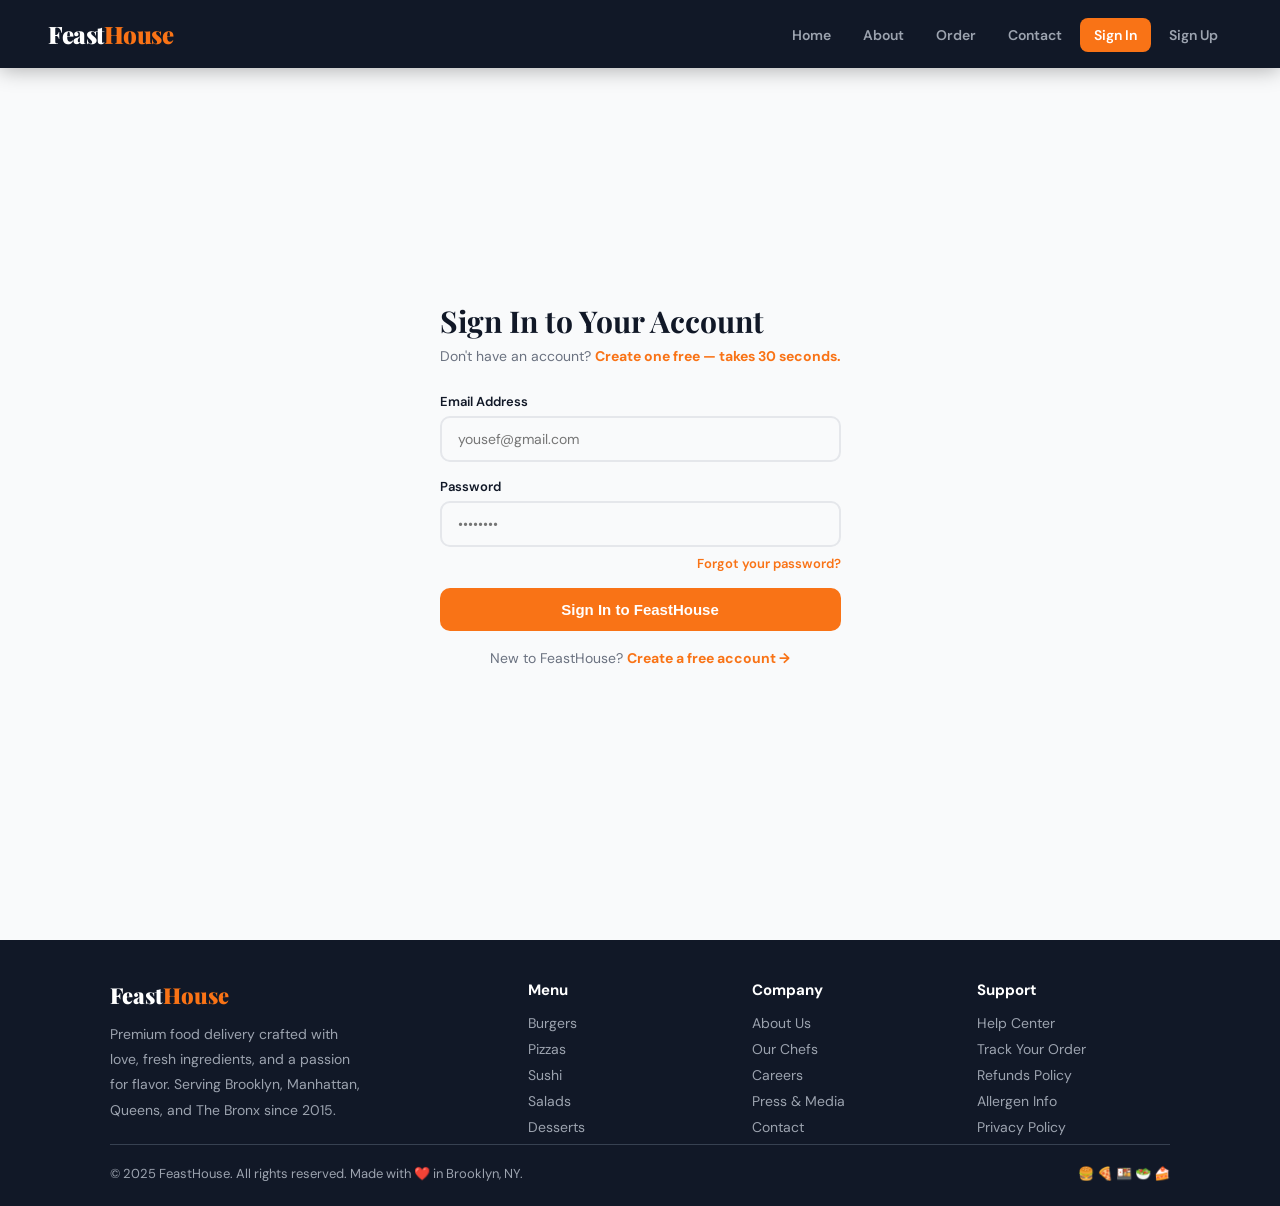
==== commit 4eb69344: "last commit" ====
--- a/about.html
+++ b/about.html
@@ -11,7 +11,6 @@
     <link rel="stylesheet" href="style.css" />
   </head>
   <body>
-    <!-- ===== NAV ===== -->
     <nav>
       <div class="logo">Feast<span>House</span></div>
       <ul class="nav-links">
@@ -25,7 +24,6 @@
     </nav>
 
     <div class="wrap">
-      <!-- About hero -->
       <div class="about-hero">
         <img
           src="https://images.unsplash.com/photo-1414235077428-338989a2e8c0?w Asc=600&amp;q=80"
@@ -50,7 +48,6 @@
         </div>
       </div>
 
-      <!-- Our Chefs -->
       <h2 class="sec-title">Meet Our Chefs</h2>
       <p class="sec-sub">
         Behind every incredible dish is a passionate, highly trained chef who
@@ -109,7 +106,6 @@
         </div>
       </div>
 
-      <!-- Values -->
       <h2 class="sec-title">Our Core Values 💎</h2>
       <p class="sec-sub">
         Great food is built on strong values. These are the principles that
@@ -117,7 +113,6 @@
         train our delivery drivers.
       </p>
 
-      <!-- Awards -->
       <div class="card">
         <img
           class="banner-img"
@@ -139,7 +134,6 @@
       </div>
     </div>
 
-    <!-- ===== FOOTER ===== -->
     <footer>
       <div class="footer-grid" style="max-width: 1060px; margin: 0 auto">
         <div class="footer-brand">
--- a/style.css
+++ b/style.css
@@ -1,4 +1,3 @@
-/* ===== CSS VARIABLES ===== */
 :root {
   --orange: #f97316;
   --orange-d: #ea580c;
@@ -14,31 +13,33 @@
   --radius: 16px;
 }
 
-/* ===== RESET ===== */
 * {
   margin: 0;
   padding: 0;
   box-sizing: border-box;
 }
+
 body {
   font-family: "DM Sans", sans-serif;
   background: var(--light);
   color: var(--dark);
 }
+
 a {
   text-decoration: none;
   color: inherit;
 }
+
 img {
   max-width: 100%;
   border-radius: var(--radius);
   display: block;
 }
+
 ul {
   list-style: none;
 }
 
-/* ===== NAV ===== */
 nav {
   background: var(--dark);
   height: 68px;
@@ -51,6 +52,7 @@
   z-index: 200;
   box-shadow: 0 2px 20px rgba(0, 0, 0, 0.3);
 }
+
 .logo {
   font-family: "Playfair Display", serif;
   font-size: 24px;
@@ -58,13 +60,16 @@
   color: var(--white);
   letter-spacing: -0.5px;
 }
+
 .logo span {
   color: var(--orange);
 }
+
 .nav-links {
   display: flex;
   gap: 4px;
 }
+
 .nav-links li a {
   color: #9ca3af;
   font-weight: 600;
@@ -73,20 +78,13 @@
   border-radius: 8px;
   transition: all 0.2s;
 }
+
 .nav-links li a:hover,
 .nav-links li a.active {
   background: var(--orange);
   color: var(--white);
 }
 
-/* ===== WRAPPER ===== */
-.wrap {
-  max-width: 1060px;
-  margin: 0 auto;
-  padding: 48px 32px;
-}
-
-/* ===== BUTTONS ===== */
 .btn {
   display: inline-block;
   padding: 13px 30px;
@@ -97,38 +95,41 @@
   font-size: 15px;
   border: none;
   cursor: pointer;
-  transition:
-    background 0.2s,
-    transform 0.15s;
-}
+}
+
 .btn:hover {
   background: var(--orange-d);
   transform: translateY(-2px);
 }
+
 .btn-dark {
   background: var(--dark);
   color: var(--white);
 }
+
 .btn-dark:hover {
   background: var(--dark2);
 }
+
 .btn-outline {
   background: transparent;
   border: 2px solid var(--orange);
   color: var(--orange);
 }
+
 .btn-outline:hover {
   background: var(--orange);
   color: var(--white);
 }
+
 .btn-green {
   background: var(--green);
 }
+
 .btn-green:hover {
   background: #15803d;
 }
 
-/* ===== SECTION TITLE ===== */
 .sec-title {
   font-family: "Playfair Display", serif;
   font-size: 32px;
@@ -136,6 +137,7 @@
   color: var(--dark);
   margin-bottom: 8px;
 }
+
 .sec-sub {
   color: var(--muted);
   font-size: 15px;
@@ -144,7 +146,6 @@
   line-height: 1.7;
 }
 
-/* ===== CARD ===== */
 .card {
   background: var(--white);
   border-radius: var(--radius);
@@ -152,6 +153,7 @@
   box-shadow: var(--shadow);
   margin-bottom: 24px;
 }
+
 .card h3 {
   font-family: "Playfair Display", serif;
   font-size: 20px;
@@ -159,25 +161,25 @@
   color: var(--orange);
   margin-bottom: 10px;
 }
+
 .card p {
   color: var(--muted);
   line-height: 1.8;
   font-size: 15px;
 }
 
-/* ===== GRIDS ===== */
 .grid-2 {
   display: grid;
   grid-template-columns: 1fr 1fr;
   gap: 22px;
 }
+
 .grid-3 {
   display: grid;
   grid-template-columns: 1fr 1fr 1fr;
   gap: 22px;
 }
 
-/* ===== BANNER IMG ===== */
 .banner-img {
   width: 100%;
   height: 220px;
@@ -186,7 +188,6 @@
   margin-bottom: 20px;
 }
 
-/* Hero */
 .hero {
   background: linear-gradient(135deg, #111827 0%, #1f2937 60%, #374151 100%);
   padding: 70px 64px;
@@ -195,9 +196,11 @@
   justify-content: space-between;
   gap: 32px;
 }
+
 .hero-left {
   max-width: 500px;
 }
+
 .hero-badge {
   display: inline-block;
   background: rgba(249, 115, 22, 0.18);
@@ -209,6 +212,7 @@
   margin-bottom: 18px;
   border: 1px solid rgba(249, 115, 22, 0.35);
 }
+
 .hero h1 {
   font-family: "Playfair Display", serif;
   font-size: 52px;
@@ -217,24 +221,29 @@
   line-height: 1.1;
   margin-bottom: 18px;
 }
+
 .hero h1 span {
   color: var(--orange);
 }
+
 .hero p {
   color: #9ca3af;
   font-size: 16px;
   line-height: 1.8;
   margin-bottom: 28px;
 }
+
 .hero-btns {
   display: flex;
   gap: 12px;
   flex-wrap: wrap;
 }
+
 .hero-img-wrap {
   flex-shrink: 0;
   width: 300px;
 }
+
 .hero-img-wrap img {
   width: 100%;
   height: 280px;
@@ -243,26 +252,29 @@
   box-shadow: 0 20px 60px rgba(0, 0, 0, 0.4);
 }
 
-/* Stats bar */
 .stats-bar {
   background: var(--orange);
   display: grid;
   grid-template-columns: repeat(4, 1fr);
 }
+
 .stat-item {
   padding: 22px 28px;
   text-align: center;
   border-right: 1px solid rgba(255, 255, 255, 0.2);
 }
+
 .stat-item:last-child {
   border-right: none;
 }
+
 .stat-item .num {
   font-family: "Playfair Display", serif;
   font-size: 30px;
   font-weight: 900;
   color: var(--white);
 }
+
 .stat-item .lbl {
   font-size: 13px;
   color: rgba(255, 255, 255, 0.8);
@@ -270,13 +282,13 @@
   margin-top: 2px;
 }
 
-/* Why choose us */
 .why-grid {
   display: grid;
   grid-template-columns: repeat(4, 1fr);
   gap: 18px;
   margin-bottom: 32px;
 }
+
 .why-card {
   background: var(--white);
   border-radius: var(--radius);
@@ -284,28 +296,31 @@
   box-shadow: var(--shadow);
   text-align: center;
 }
+
 .why-icon {
   font-size: 36px;
   margin-bottom: 12px;
 }
+
 .why-card h4 {
   font-weight: 700;
   font-size: 16px;
   margin-bottom: 8px;
   color: var(--dark);
 }
+
 .why-card p {
   color: var(--muted);
   font-size: 13px;
   line-height: 1.7;
 }
 
-/* Featured dish row */
 .featured-row {
   display: flex;
   gap: 24px;
   margin-bottom: 32px;
 }
+
 .featured-main {
   flex: 1;
   background: var(--dark);
@@ -313,6 +328,7 @@
   overflow: hidden;
   position: relative;
 }
+
 .featured-main img {
   width: 100%;
   height: 260px;
@@ -320,6 +336,7 @@
   border-radius: 0;
   opacity: 0.7;
 }
+
 .featured-main-text {
   position: absolute;
   bottom: 0;
@@ -328,22 +345,26 @@
   padding: 24px;
   background: linear-gradient(transparent, rgba(0, 0, 0, 0.85));
 }
+
 .featured-main-text h3 {
   font-family: "Playfair Display", serif;
   color: white;
   font-size: 22px;
   margin-bottom: 6px;
 }
+
 .featured-main-text p {
   color: #d1d5db;
   font-size: 13px;
 }
+
 .featured-side {
   width: 280px;
   display: flex;
   flex-direction: column;
   gap: 14px;
 }
+
 .mini-dish {
   background: var(--white);
   border-radius: 12px;
@@ -353,6 +374,7 @@
   gap: 14px;
   box-shadow: var(--shadow);
 }
+
 .mini-dish img {
   width: 64px;
   height: 64px;
@@ -360,15 +382,18 @@
   border-radius: 10px;
   flex-shrink: 0;
 }
+
 .mini-dish h5 {
   font-weight: 700;
   font-size: 14px;
   margin-bottom: 4px;
 }
+
 .mini-dish p {
   color: var(--muted);
   font-size: 12px;
 }
+
 .mini-dish .price {
   color: var(--orange);
   font-weight: 800;
@@ -376,35 +401,39 @@
   margin-top: 4px;
 }
 
-/* Testimonials */
 .testimonials {
   display: grid;
   grid-template-columns: repeat(3, 1fr);
   gap: 18px;
   margin-bottom: 32px;
 }
+
 .testi-card {
   background: var(--white);
   border-radius: var(--radius);
   padding: 22px;
   box-shadow: var(--shadow);
 }
+
 .testi-stars {
   color: var(--orange);
   font-size: 16px;
   margin-bottom: 10px;
 }
+
 .testi-card p {
   color: var(--muted);
   font-size: 14px;
   line-height: 1.7;
   margin-bottom: 14px;
 }
+
 .testi-author {
   display: flex;
   align-items: center;
   gap: 10px;
 }
+
 .testi-avatar {
   width: 38px;
   height: 38px;
@@ -418,18 +447,17 @@
   font-size: 14px;
   flex-shrink: 0;
 }
+
 .testi-name {
   font-weight: 700;
   font-size: 14px;
 }
+
 .testi-role {
   color: var(--muted);
   font-size: 12px;
 }
 
-/* ============================================================
- ABOUT PAGE
- ============================================================ */
 .about-hero {
   background: linear-gradient(135deg, #111827, #1f2937);
   border-radius: var(--radius);
@@ -439,6 +467,7 @@
   align-items: center;
   margin-bottom: 32px;
 }
+
 .about-hero img {
   width: 300px;
   height: 240px;
@@ -446,15 +475,18 @@
   border-radius: 16px;
   flex-shrink: 0;
 }
+
 .about-hero h1 {
   font-family: "Playfair Display", serif;
   font-size: 38px;
   color: white;
   margin-bottom: 14px;
 }
+
 .about-hero h1 span {
   color: var(--orange);
 }
+
 .about-hero p {
   color: #9ca3af;
   line-height: 1.8;
@@ -464,12 +496,14 @@
 .timeline {
   margin-bottom: 32px;
 }
+
 .tl-item {
   display: flex;
   gap: 20px;
   margin-bottom: 20px;
   align-items: flex-start;
 }
+
 .tl-dot {
   width: 40px;
   height: 40px;
@@ -484,11 +518,13 @@
   flex-shrink: 0;
   margin-top: 4px;
 }
+
 .tl-item h4 {
   font-weight: 700;
   font-size: 16px;
   margin-bottom: 4px;
 }
+
 .tl-item p {
   color: var(--muted);
   font-size: 14px;
@@ -501,32 +537,38 @@
   gap: 20px;
   margin-bottom: 32px;
 }
+
 .chef-card {
   background: var(--white);
   border-radius: var(--radius);
   overflow: hidden;
   box-shadow: var(--shadow);
 }
+
 .chef-card img {
   width: 100%;
   height: 180px;
   object-fit: cover;
   border-radius: 0;
 }
+
 .chef-info {
   padding: 18px;
 }
+
 .chef-info h4 {
   font-weight: 700;
   font-size: 16px;
   margin-bottom: 4px;
 }
+
 .chef-info .role {
   color: var(--orange);
   font-size: 13px;
   font-weight: 600;
   margin-bottom: 8px;
 }
+
 .chef-info p {
   color: var(--muted);
   font-size: 13px;
@@ -539,6 +581,7 @@
   gap: 18px;
   margin-bottom: 32px;
 }
+
 .value-item {
   background: var(--white);
   border-radius: var(--radius);
@@ -547,6 +590,7 @@
   display: flex;
   gap: 16px;
 }
+
 .value-icon {
   font-size: 30px;
   flex-shrink: 0;
@@ -558,20 +602,19 @@
   align-items: center;
   justify-content: center;
 }
+
 .value-item h4 {
   font-weight: 700;
   font-size: 16px;
   margin-bottom: 6px;
 }
+
 .value-item p {
   color: var(--muted);
   font-size: 14px;
   line-height: 1.7;
 }
 
-/* ============================================================
- CONTACT PAGE
- ============================================================ */
 .contact-hero {
   background: linear-gradient(135deg, var(--orange) 0%, var(--orange-d) 100%);
   border-radius: var(--radius);
@@ -579,11 +622,13 @@
   color: white;
   margin-bottom: 32px;
 }
+
 .contact-hero h1 {
   font-family: "Playfair Display", serif;
   font-size: 38px;
   margin-bottom: 10px;
 }
+
 .contact-hero p {
   opacity: 0.85;
   font-size: 16px;
@@ -597,11 +642,13 @@
   gap: 28px;
   margin-bottom: 32px;
 }
+
 .contact-info-list {
   display: flex;
   flex-direction: column;
   gap: 14px;
 }
+
 .ci-item {
   background: var(--white);
   border-radius: 12px;
@@ -611,6 +658,7 @@
   align-items: flex-start;
   box-shadow: var(--shadow);
 }
+
 .ci-icon {
   width: 44px;
   height: 44px;
@@ -622,41 +670,47 @@
   font-size: 20px;
   flex-shrink: 0;
 }
+
 .ci-item h4 {
   font-size: 13px;
   color: var(--muted);
   margin-bottom: 4px;
   font-weight: 600;
 }
+
 .ci-item p {
   font-weight: 700;
   font-size: 15px;
 }
+
 .ci-item small {
   color: var(--muted);
   font-size: 12px;
 }
 
-/* Form */
 .form-card {
   background: var(--white);
   border-radius: var(--radius);
   padding: 32px;
   box-shadow: var(--shadow);
 }
+
 .form-card h3 {
   font-family: "Playfair Display", serif;
   font-size: 22px;
   margin-bottom: 6px;
 }
+
 .form-card .sub {
   color: var(--muted);
   font-size: 14px;
   margin-bottom: 22px;
 }
+
 .fg {
   margin-bottom: 16px;
 }
+
 .fg label {
   display: block;
   font-weight: 600;
@@ -664,6 +718,7 @@
   margin-bottom: 6px;
   color: var(--dark);
 }
+
 .fg input,
 .fg textarea,
 .fg select {
@@ -678,21 +733,25 @@
   transition: border 0.2s;
   outline: none;
 }
+
 .fg input:focus,
 .fg textarea:focus,
 .fg select:focus {
   border-color: var(--orange);
   background: white;
 }
+
 .fg textarea {
   height: 110px;
   resize: vertical;
 }
+
 .fg-row {
   display: grid;
   grid-template-columns: 1fr 1fr;
   gap: 14px;
 }
+
 .alert-success {
   background: #dcfce7;
   border: 2px solid #86efac;
@@ -704,6 +763,7 @@
   margin-bottom: 18px;
   display: none;
 }
+
 .alert-error {
   background: #fee2e2;
   border: solid #fca5a5;
@@ -716,7 +776,6 @@
   display: none;
 }
 
-/* FAQ */
 .faq-item {
   background: var(--white);
   border-radius: 12px;
@@ -724,6 +783,7 @@
   box-shadow: var(--shadow);
   margin-bottom: 12px;
 }
+
 .faq-item h4 {
   font-weight: 700;
   font-size: 15px;
@@ -732,24 +792,24 @@
   align-items: center;
   gap: 10px;
 }
+
 .faq-item h4 span {
   color: var(--orange);
 }
+
 .faq-item p {
   color: var(--muted);
   font-size: 14px;
   line-height: 1.8;
 }
 
-/* ============================================================
- ORDER PAGE
- ============================================================ */
 .menu-tabs {
   display: flex;
   gap: 8px;
   margin-bottom: 28px;
   flex-wrap: wrap;
 }
+
 .tab-btn {
   padding: 9px 20px;
   border-radius: 20px;
@@ -761,6 +821,7 @@
   transition: all 0.2s;
   color: var(--muted);
 }
+
 .tab-btn.active,
 .tab-btn:hover {
   background: var(--orange);
@@ -774,6 +835,7 @@
   gap: 20px;
   margin-bottom: 32px;
 }
+
 .food-card {
   background: var(--white);
   border-radius: var(--radius);
@@ -781,54 +843,65 @@
   box-shadow: var(--shadow);
   transition: transform 0.2s;
 }
+
 .food-card:hover {
   transform: translateY(-4px);
 }
+
 .food-card img {
   width: 100%;
   height: 165px;
   object-fit: cover;
   border-radius: 0;
 }
+
 .food-body {
   padding: 18px;
 }
+
 .food-body h4 {
   font-weight: 700;
   font-size: 16px;
   margin-bottom: 6px;
 }
+
 .food-body .desc {
   color: var(--muted);
   font-size: 13px;
   line-height: 1.6;
   margin-bottom: 10px;
 }
+
 .food-meta {
   display: flex;
   align-items: center;
   justify-content: space-between;
 }
+
 .food-price {
   font-family: "Playfair Display", serif;
   font-size: 20px;
   font-weight: 900;
   color: var(--orange);
 }
+
 .food-rating {
   font-size: 13px;
   color: var(--muted);
   font-weight: 600;
 }
+
 .food-rating span {
   color: var(--orange);
 }
+
 .food-tags {
   display: flex;
   gap: 6px;
   margin-bottom: 10px;
   flex-wrap: wrap;
 }
+
 .tag {
   font-size: 11px;
   font-weight: 700;
@@ -838,6 +911,7 @@
   color: var(--orange);
   border: 1px solid #fed7aa;
 }
+
 .tag.green {
   background: #f0fdf4;
   color: var(--green);
@@ -854,15 +928,18 @@
   color: white;
   margin-bottom: 32px;
 }
+
 .cart-banner h3 {
   font-family: "Playfair Display", serif;
   font-size: 22px;
   margin-bottom: 6px;
 }
+
 .cart-banner p {
   color: #9ca3af;
   font-size: 14px;
 }
+
 .cart-count {
   background: var(--orange);
   color: white;
@@ -878,13 +955,13 @@
   flex-shrink: 0;
 }
 
-/* Delivery options */
 .delivery-cards {
   display: grid;
   grid-template-columns: repeat(3, 1fr);
   gap: 16px;
   margin-bottom: 32px;
 }
+
 .del-card {
   background: var(--white);
   border-radius: var(--radius);
@@ -892,19 +969,23 @@
   box-shadow: var(--shadow);
   text-align: center;
 }
+
 .del-card .icon {
   font-size: 34px;
   margin-bottom: 10px;
 }
+
 .del-card h4 {
   font-weight: 700;
   margin-bottom: 6px;
 }
+
 .del-card p {
   color: var(--muted);
   font-size: 13px;
   line-height: 1.6;
 }
+
 .del-card .badge {
   display: inline-block;
   margin-top: 10px;
@@ -916,63 +997,13 @@
   border-radius: 20px;
 }
 
-/* ============================================================
- SIGN IN PAGE
- ============================================================ */
 .auth-wrap {
   display: grid;
   gap: 0;
   min-height: calc(100vh - 68px);
 }
-.auth-left {
-  background: linear-gradient(160deg, var(--dark), var(--dark2));
-  padding: 64px 48px;
-  display: flex;
-  flex-direction: column;
-  justify-content: center;
-}
-.auth-left h1 {
-  font-family: "Playfair Display", serif;
-  font-size: 40px;
-  color: white;
-  margin-bottom: 14px;
-}
-.auth-left h1 span {
-  color: var(--orange);
-}
-.auth-left p {
-  color: #9ca3af;
-  font-size: 15px;
-  line-height: 1.8;
-  margin-bottom: 28px;
-}
-.auth-feature {
-  display: flex;
-  align-items: center;
-  gap: 12px;
-  margin-bottom: 14px;
-}
-.auth-feature .dot {
-  width: 10px;
-  height: 10px;
-  border-radius: 50%;
-  background: var(--orange);
-  flex-shrink: 0;
-}
-.auth-feature p {
-  color: #d1d5db;
-  font-size: 14px;
-  margin: 0;
-}
-.auth-img {
-  width: 100%;
-  height: 220px;
-  object-fit: cover;
-  border-radius: 16px;
-  margin-top: 28px;
-  opacity: 0.7;
-}
-.auth-right {
+
+.auth-middle {
   background: var(--light);
   padding: 64px 48px;
   display: flex;
@@ -980,62 +1011,32 @@
   justify-content: center;
   margin: auto;
 }
-.auth-right h2 {
+
+.auth-middle h2 {
   font-family: "Playfair Display", serif;
   font-size: 30px;
   margin-bottom: 6px;
 }
-.auth-right .sub {
+
+.auth-middle .sub {
   color: var(--muted);
   font-size: 14px;
   margin-bottom: 28px;
 }
-.social-btns {
-  display: flex;
-  gap: 10px;
-  margin-bottom: 22px;
-}
-.social-btn {
-  flex: 1;
-  padding: 11px;
-  border: 2px solid var(--border);
-  border-radius: 10px;
-  background: white;
-  font-weight: 700;
-  font-size: 14px;
-  cursor: pointer;
-  transition: border 0.2s;
-  text-align: center;
-}
-.social-btn:hover {
-  border-color: var(--orange);
-}
-.divider {
-  display: flex;
-  align-items: center;
-  gap: 12px;
-  margin-bottom: 22px;
-  color: var(--muted);
-  font-size: 13px;
-}
-.divider::before,
-.divider::after {
-  content: "";
-  flex: 1;
-  height: 1px;
-  background: var(--border);
-}
+
 .auth-switch {
   text-align: center;
   margin-top: 18px;
   font-size: 14px;
   color: var(--muted);
 }
+
 .auth-switch a {
   color: var(--orange);
   font-weight: 700;
   cursor: pointer;
 }
+
 .forgot {
   text-align: right;
   font-size: 13px;
@@ -1046,58 +1047,20 @@
   margin-bottom: 16px;
 }
 
-/* ============================================================
- SIGN UP PAGE
- ============================================================ */
-.signup-left {
-  background: linear-gradient(160deg, var(--orange), var(--orange-d));
-}
-.plan-cards {
-  display: grid;
-  grid-template-columns: 1fr 1fr;
-  gap: 14px;
-  margin-bottom: 28px;
-}
-.plan-card {
-  background: rgba(255, 255, 255, 0.12);
-  border-radius: 12px;
-  padding: 18px;
-  border: 1px solid rgba(255, 255, 255, 0.2);
-}
-.plan-card h4 {
-  color: white;
-  font-weight: 700;
-  font-size: 15px;
-  margin-bottom: 6px;
-}
-.plan-card p {
-  color: rgba(255, 255, 255, 0.75);
-  font-size: 13px;
-  line-height: 1.6;
-}
-.plan-card .plan-price {
-  color: white;
-  font-size: 22px;
-  font-weight: 900;
-  font-family: "Playfair Display", serif;
-  margin-top: 8px;
-}
-
-/* ============================================================
- FOOTER
- ============================================================ */
 footer {
   background: var(--dark);
   color: #9ca3af;
   padding: 40px 48px 24px;
   margin-top: 40px;
 }
+
 .footer-grid {
   display: grid;
   grid-template-columns: 2fr 1fr 1fr 1fr;
   gap: 32px;
   margin-bottom: 32px;
 }
+
 .footer-brand .logo-f {
   font-family: "Playfair Display", serif;
   font-size: 22px;
@@ -1105,29 +1068,34 @@
   font-weight: 900;
   margin-bottom: 12px;
 }
+
 .footer-brand .logo-f span {
   color: var(--orange);
 }
+
 .footer-brand p {
   font-size: 14px;
   line-height: 1.8;
   max-width: 260px;
 }
+
 .footer-col h5 {
   color: white;
   font-weight: 700;
   font-size: 15px;
   margin-bottom: 14px;
 }
+
 .footer-col li {
   margin-bottom: 8px;
   font-size: 14px;
   cursor: pointer;
-  transition: color 0.2s;
-}
+}
+
 .footer-col li:hover {
   color: var(--orange);
 }
+
 .footer-bottom {
   border-top: 1px solid #374151;
   padding-top: 20px;
@@ -1136,9 +1104,6 @@
   font-size: 13px;
 }
 
-/* ============================================================
- CART PAGE
- ============================================================ */
 .cart-hero {
   background: linear-gradient(135deg, var(--dark), var(--dark2));
   color: var(--white);
@@ -1150,12 +1115,14 @@
   align-items: center;
   margin-bottom: 24px;
 }
+
 .cart-hero p {
   color: #cbd5e1;
   max-width: 560px;
   line-height: 1.7;
   margin-top: 8px;
 }
+
 .cart-hero .count {
   width: 72px;
   height: 72px;
@@ -1169,22 +1136,27 @@
   font-weight: 900;
   flex-shrink: 0;
 }
+
 .cart-layout {
   display: grid;
   grid-template-columns: 1.35fr 0.9fr;
   gap: 22px;
-}
+  padding-inline: 15px;
+}
+
 .cart-panel {
   background: var(--white);
   border-radius: var(--radius);
   box-shadow: var(--shadow);
   padding: 24px;
 }
+
 .cart-list {
   display: flex;
   flex-direction: column;
   gap: 16px;
 }
+
 .cart-item {
   display: grid;
   grid-template-columns: 110px 1fr;
@@ -1192,26 +1164,31 @@
   padding-bottom: 16px;
   border-bottom: 1px solid var(--border);
 }
+
 .cart-item:last-child {
   border-bottom: none;
   padding-bottom: 0;
 }
+
 .cart-item img {
   width: 110px;
   height: 90px;
   object-fit: cover;
   border-radius: 14px;
 }
+
 .cart-item-body h4 {
   font-size: 16px;
   margin-bottom: 4px;
 }
+
 .cart-item-body p {
   color: var(--muted);
   font-size: 13px;
   line-height: 1.6;
   margin-bottom: 10px;
 }
+
 .cart-item-top,
 .cart-item-bottom {
   display: flex;
@@ -1219,6 +1196,7 @@
   justify-content: space-between;
   gap: 16px;
 }
+
 .qty-control {
   display: inline-flex;
   align-items: center;
@@ -1228,12 +1206,14 @@
   border-radius: 999px;
   padding: 6px 10px;
 }
+
 .qty-btn,
 .icon-btn {
   border: none;
   cursor: pointer;
   font-family: inherit;
 }
+
 .qty-btn {
   width: 28px;
   height: 28px;
@@ -1242,6 +1222,7 @@
   color: var(--white);
   font-weight: 700;
 }
+
 .icon-btn {
   background: #fee2e2;
   color: #991b1b;
@@ -1250,18 +1231,21 @@
   font-size: 12px;
   font-weight: 700;
 }
+
 .cart-item-price {
   font-family: "Playfair Display", serif;
   font-size: 22px;
   font-weight: 900;
   color: var(--orange);
 }
+
 .summary-list {
   display: flex;
   flex-direction: column;
   gap: 12px;
   margin: 18px 0 22px;
 }
+
 .summary-row {
   display: flex;
   justify-content: space-between;
@@ -1269,6 +1253,7 @@
   font-size: 14px;
   color: var(--mid);
 }
+
 .summary-row.total {
   font-size: 18px;
   font-weight: 800;
@@ -1276,27 +1261,33 @@
   padding-top: 10px;
   border-top: 1px solid var(--border);
 }
+
 .delivery-form {
   display: grid;
   gap: 14px;
 }
+
 .delivery-form .fg {
   margin-bottom: 0;
 }
+
 .delivery-grid {
   display: grid;
   grid-template-columns: 1fr 1fr;
   gap: 14px;
 }
+
 .empty-cart {
   text-align: center;
   padding: 36px 18px;
 }
+
 .empty-cart h3 {
   font-family: "Playfair Display", serif;
   font-size: 24px;
   margin-bottom: 8px;
 }
+
 .empty-cart p {
   color: var(--muted);
   margin-bottom: 18px;
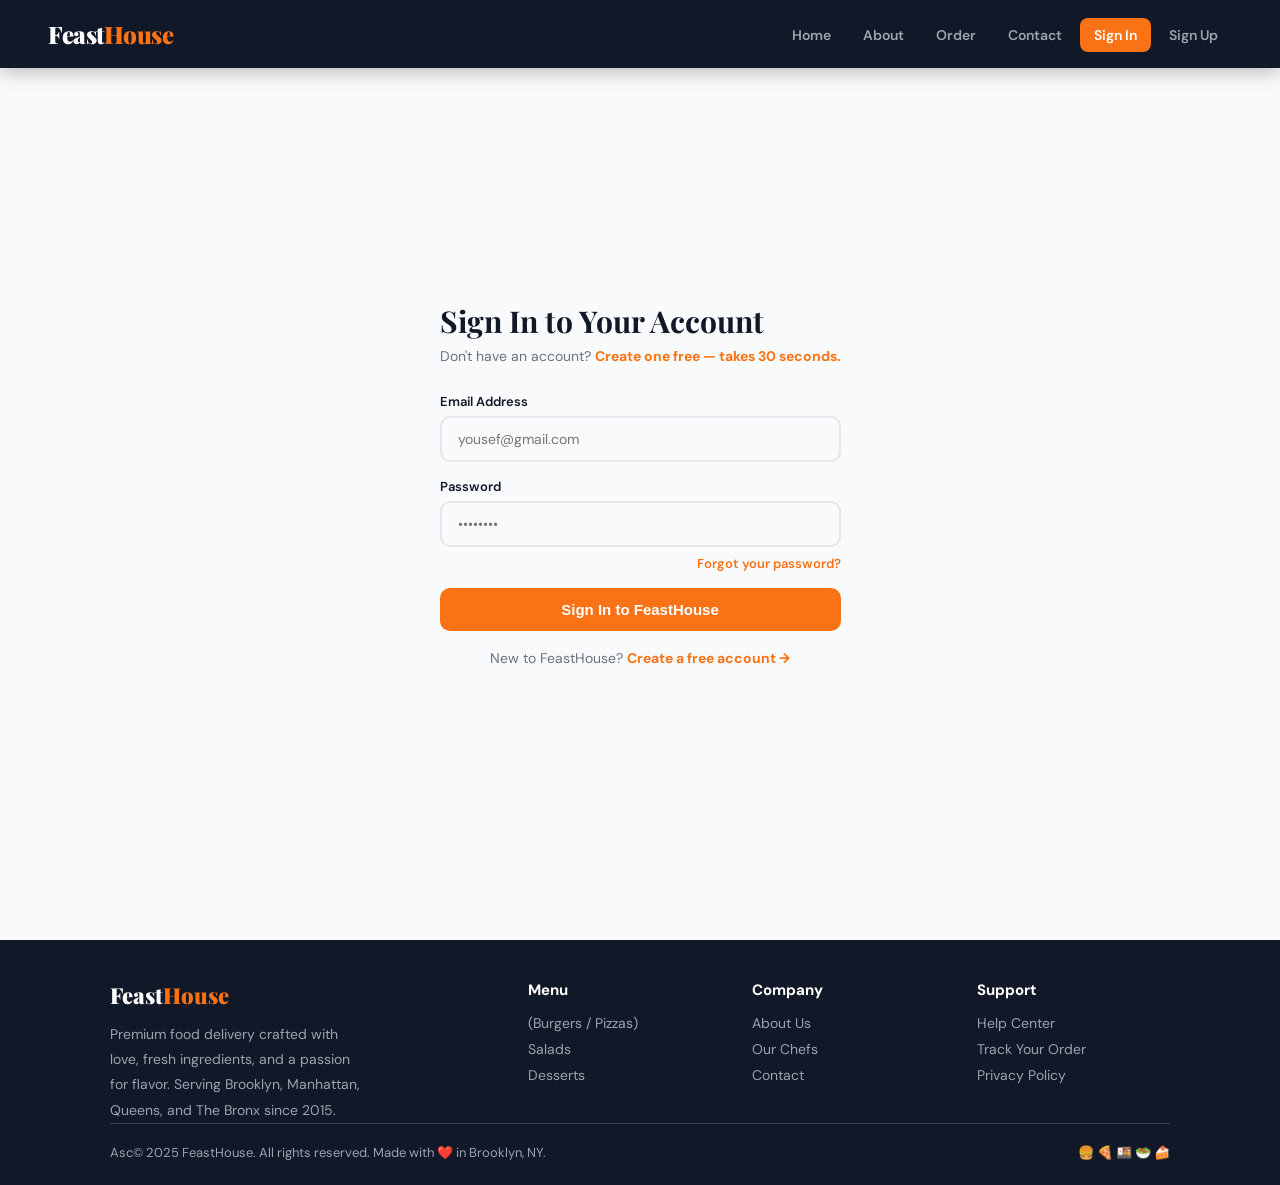
==== commit 67e0ca49: "update" ====
--- a/about.html
+++ b/about.html
@@ -23,31 +23,31 @@
       </ul>
     </nav>
 
+    <div class="about-hero">
+      <img
+        src="assets/photo-1414235077428-338989a2e8c0.jpeg"
+        alt="Restaurant"
+      />
+      <div>
+        <h1>Cooking With <span>Heart</span> Since 2015</h1>
+        <p>
+          FeastHouse started as a tiny kitchen in Brooklyn with two chefs, one
+          dream, and an obsession with flavor. Today, we're a family of over 80
+          passionate food professionals serving thousands of happy customers
+          every single day. Our mission has never changed: to make extraordinary
+          food accessible to everyone, everywhere.
+        </p>
+        <button
+          class="btn"
+          style="margin-top: 20px"
+          onclick="window.location.href = 'order.html'"
+        >
+          See Our Menu
+        </button>
+      </div>
+    </div>
+
     <div class="wrap">
-      <div class="about-hero">
-        <img
-          src="https://images.unsplash.com/photo-1414235077428-338989a2e8c0?w Asc=600&amp;q=80"
-          alt="Restaurant"
-        />
-        <div>
-          <h1>Cooking With <span>Heart</span> Since 2015</h1>
-          <p>
-            FeastHouse started as a tiny kitchen in Brooklyn with two chefs, one
-            dream, and an obsession with flavor. Today, we're a family of over
-            80 passionate food professionals serving thousands of happy
-            customers every single day. Our mission has never changed: to make
-            extraordinary food accessible to everyone, everywhere.
-          </p>
-          <button
-            class="btn"
-            style="margin-top: 20px"
-            onclick="window.location.href = 'order.html'"
-          >
-            See Our Menu
-          </button>
-        </div>
-      </div>
-
       <h2 class="sec-title">Meet Our Chefs</h2>
       <p class="sec-sub">
         Behind every incredible dish is a passionate, highly trained chef who
@@ -58,7 +58,7 @@
       <div class="chef-grid">
         <div class="chef-card">
           <img
-            src="https://images.unsplash.com/photo-1577219491135-ce391730fb2c?w=400&amp;q=80"
+            src="assets/photo-1577219491135-ce391730fb2c.jpeg"
             alt="Chef Marco"
           />
           <div class="chef-info">
@@ -74,7 +74,7 @@
         </div>
         <div class="chef-card">
           <img
-            src="https://images.unsplash.com/photo-1600565193348-f74bd3c7cc Ascdf?w=400&amp;q=80"
+            src="assets/farzin-yarahmadi-PeG5JNCLM6s-unsplash.jpg"
             alt="Chef Lena"
           />
           <div class="chef-info">
@@ -90,7 +90,7 @@
         </div>
         <div class="chef-card">
           <img
-            src="https://images.unsplash.com/photo-1581299894007-aaa50297cf16?w=400&amp;q=80"
+            src="assets/photo-1581299894007-aaa50297cf16.jpeg"
             alt="Chef David"
           />
           <div class="chef-info">
@@ -116,7 +116,7 @@
       <div class="card">
         <img
           class="banner-img"
-          src="https://images.unsplash.com/photo-1555396273-367ea4eb4db5?w=1000&amp;q=80"
+          src="assets/photo-1555396273-367ea4eb4db5.jpeg"
           alt="Awards"
         />
         <h3>Awards &amp; Recognition 🏆</h3>
@@ -147,9 +147,7 @@
         <div class="footer-col">
           <h5>Menu</h5>
           <ul>
-            <li onclick="window.location.href = 'order.html'">Burgers</li>
-            <li onclick="window.location.href = 'order.html'">Pizzas</li>
-            <li onclick="window.location.href = 'order.html'">Sushi</li>
+            <li onclick="window.location.href = 'order.html'">(Burgers / Pizzas)</li>
             <li onclick="window.location.href = 'order.html'">Salads</li>
             <li onclick="window.location.href = 'order.html'">Desserts</li>
           </ul>
@@ -159,8 +157,6 @@
           <ul>
             <li onclick="window.location.href = 'about.html'">About Us</li>
             <li onclick="window.location.href = 'about.html'">Our Chefs</li>
-            <li>Careers</li>
-            <li>Press &amp; Media</li>
             <li onclick="window.location.href = 'contact.html'">Contact</li>
           </ul>
         </div>
@@ -168,12 +164,9 @@
           <h5>Support</h5>
           <ul>
             <li onclick="window.location.href = 'contact.html'">Help Center</li>
-            <li>Track Your Order</li>
-            <li>Refunds Policy</li>
-            <li>Allergen Info</li>
-            <li>Privacy Policy</li>
+            <li onclick="window.location.href = 'contact.html'">Track Your Order</li>
+            <li onclick="window.location.href = 'contact.html'">Privacy Policy</li>
           </ul>
-          Asc
         </div>
       </div>
       <div class="footer-bottom" style="max-width: 1060px; margin: 0 auto">
--- a/style.css
+++ b/style.css
@@ -1,3 +1,4 @@
+/* --- المتغيرات الأساسية (Variables) --- */
 :root {
   --orange: #f97316;
   --orange-d: #ea580c;
@@ -13,11 +14,15 @@
   --radius: 16px;
 }
 
+/* --- إعدادات الصفحة العامة (Global Resets) --- */
 * {
   margin: 0;
   padding: 0;
   box-sizing: border-box;
 }
+.wrap {
+  margin-inline: 30px;
+}
 
 body {
   font-family: "DM Sans", sans-serif;
@@ -40,6 +45,7 @@
   list-style: none;
 }
 
+/* --- شريط التنقل (Navigation Bar) --- */
 nav {
   background: var(--dark);
   height: 68px;
@@ -85,6 +91,7 @@
   color: var(--white);
 }
 
+/* --- الأزرار (Buttons) --- */
 .btn {
   display: inline-block;
   padding: 13px 30px;
@@ -130,12 +137,14 @@
   background: #15803d;
 }
 
+/* --- تنسيقات عامة ومساعدة (Utility Classes) --- */
 .sec-title {
   font-family: "Playfair Display", serif;
   font-size: 32px;
   font-weight: 900;
   color: var(--dark);
   margin-bottom: 8px;
+  margin-top: 20px;
 }
 
 .sec-sub {
@@ -188,6 +197,7 @@
   margin-bottom: 20px;
 }
 
+/* --- قسم الهيرو (Hero Section) --- */
 .hero {
   background: linear-gradient(135deg, #111827 0%, #1f2937 60%, #374151 100%);
   padding: 70px 64px;
@@ -252,6 +262,7 @@
   box-shadow: 0 20px 60px rgba(0, 0, 0, 0.4);
 }
 
+/* --- شريط الإحصائيات (Stats Bar) --- */
 .stats-bar {
   background: var(--orange);
   display: grid;
@@ -282,6 +293,7 @@
   margin-top: 2px;
 }
 
+/* --- قسم "لماذا نحن؟" (Why Us Section) --- */
 .why-grid {
   display: grid;
   grid-template-columns: repeat(4, 1fr);
@@ -315,6 +327,7 @@
   line-height: 1.7;
 }
 
+/* --- الأطباق المميزة (Featured Dishes) --- */
 .featured-row {
   display: flex;
   gap: 24px;
@@ -401,6 +414,7 @@
   margin-top: 4px;
 }
 
+/* --- آراء العملاء (Testimonials) --- */
 .testimonials {
   display: grid;
   grid-template-columns: repeat(3, 1fr);
@@ -458,9 +472,9 @@
   font-size: 12px;
 }
 
+/* --- صفحة "عن المطعم" (About Page) --- */
 .about-hero {
   background: linear-gradient(135deg, #111827, #1f2937);
-  border-radius: var(--radius);
   padding: 52px 48px;
   display: flex;
   gap: 36px;
@@ -493,6 +507,7 @@
   font-size: 15px;
 }
 
+/* --- التسلسل الزمني (Timeline) --- */
 .timeline {
   margin-bottom: 32px;
 }
@@ -531,6 +546,7 @@
   line-height: 1.7;
 }
 
+/* --- قسم الطهاة (Chefs Grid) --- */
 .chef-grid {
   display: grid;
   grid-template-columns: repeat(3, 1fr);
@@ -575,6 +591,7 @@
   line-height: 1.7;
 }
 
+/* --- قيمنا (Values Grid) --- */
 .values-grid {
   display: grid;
   grid-template-columns: repeat(2, 1fr);
@@ -615,12 +632,14 @@
   line-height: 1.7;
 }
 
+/* --- صفحة "تواصل معنا" (Contact Page) --- */
 .contact-hero {
   background: linear-gradient(135deg, var(--orange) 0%, var(--orange-d) 100%);
   border-radius: var(--radius);
   padding: 48px;
   color: white;
   margin-bottom: 32px;
+  margin-top: 40px;
 }
 
 .contact-hero h1 {
@@ -636,6 +655,7 @@
   max-width: 500px;
 }
 
+/* --- معلومات التواصل (Contact Info) --- */
 .contact-grid {
   display: grid;
   grid-template-columns: 1fr 1.4fr;
@@ -688,6 +708,7 @@
   font-size: 12px;
 }
 
+/* --- نماذج الإدخال (Forms) --- */
 .form-card {
   background: var(--white);
   border-radius: var(--radius);
@@ -752,6 +773,7 @@
   gap: 14px;
 }
 
+/* --- التنبيهات (Alerts) --- */
 .alert-success {
   background: #dcfce7;
   border: 2px solid #86efac;
@@ -776,6 +798,7 @@
   display: none;
 }
 
+/* --- الأسئلة الشائعة (FAQ) --- */
 .faq-item {
   background: var(--white);
   border-radius: 12px;
@@ -803,6 +826,7 @@
   line-height: 1.8;
 }
 
+/* --- تبويبات القائمة (Menu Tabs) --- */
 .menu-tabs {
   display: flex;
   gap: 8px;
@@ -829,6 +853,7 @@
   color: white;
 }
 
+/* --- بطاقات الطعام (Food Cards Grid) --- */
 .food-grid {
   display: grid;
   grid-template-columns: repeat(3, 1fr);
@@ -918,6 +943,7 @@
   border-color: #bbf7d0;
 }
 
+/* --- بانر السلة (Cart Banner) --- */
 .cart-banner {
   background: linear-gradient(135deg, var(--dark), var(--dark2));
   border-radius: var(--radius);
@@ -955,6 +981,7 @@
   flex-shrink: 0;
 }
 
+/* --- خيارات التوصيل (Delivery Options) --- */
 .delivery-cards {
   display: grid;
   grid-template-columns: repeat(3, 1fr);
@@ -997,6 +1024,7 @@
   border-radius: 20px;
 }
 
+/* --- صفحات تسجيل الدخول والاشتراك (Auth Pages) --- */
 .auth-wrap {
   display: grid;
   gap: 0;
@@ -1047,6 +1075,7 @@
   margin-bottom: 16px;
 }
 
+/* --- تذييل الصفحة (Footer) --- */
 footer {
   background: var(--dark);
   color: #9ca3af;
@@ -1104,6 +1133,7 @@
   font-size: 13px;
 }
 
+/* --- رأس صفحة السلة (Cart Hero) --- */
 .cart-hero {
   background: linear-gradient(135deg, var(--dark), var(--dark2));
   color: var(--white);
@@ -1137,11 +1167,13 @@
   flex-shrink: 0;
 }
 
+/* --- تخطيط السلة (Cart Layout) --- */
 .cart-layout {
   display: grid;
   grid-template-columns: 1.35fr 0.9fr;
   gap: 22px;
   padding-inline: 15px;
+  margin-top: 20px;
 }
 
 .cart-panel {
@@ -1203,8 +1235,16 @@
   gap: 10px;
   background: #fff7ed;
   border: 1px solid #fed7aa;
-  border-radius: 999px;
   padding: 6px 10px;
+}
+.inc-btn,
+.dec-btn {
+  /* background: none; */
+  border: none;
+  width: 25px;
+  height: 25px;
+  border-radius: 50%;
+  padding: 2px;
 }
 
 .qty-btn,
@@ -1239,6 +1279,7 @@
   color: var(--orange);
 }
 
+/* --- ملخص الطلب والتوصيل (Order Summary) --- */
 .summary-list {
   display: flex;
   flex-direction: column;
@@ -1277,6 +1318,7 @@
   gap: 14px;
 }
 
+/* --- حالة السلة الفارغة (Empty Cart) --- */
 .empty-cart {
   text-align: center;
   padding: 36px 18px;
@@ -1293,6 +1335,7 @@
   margin-bottom: 18px;
 }
 
+/* --- استجابة التصميم للهواتف (Responsive Design) --- */
 @media (max-width: 980px) {
   .cart-layout,
   .auth-wrap,
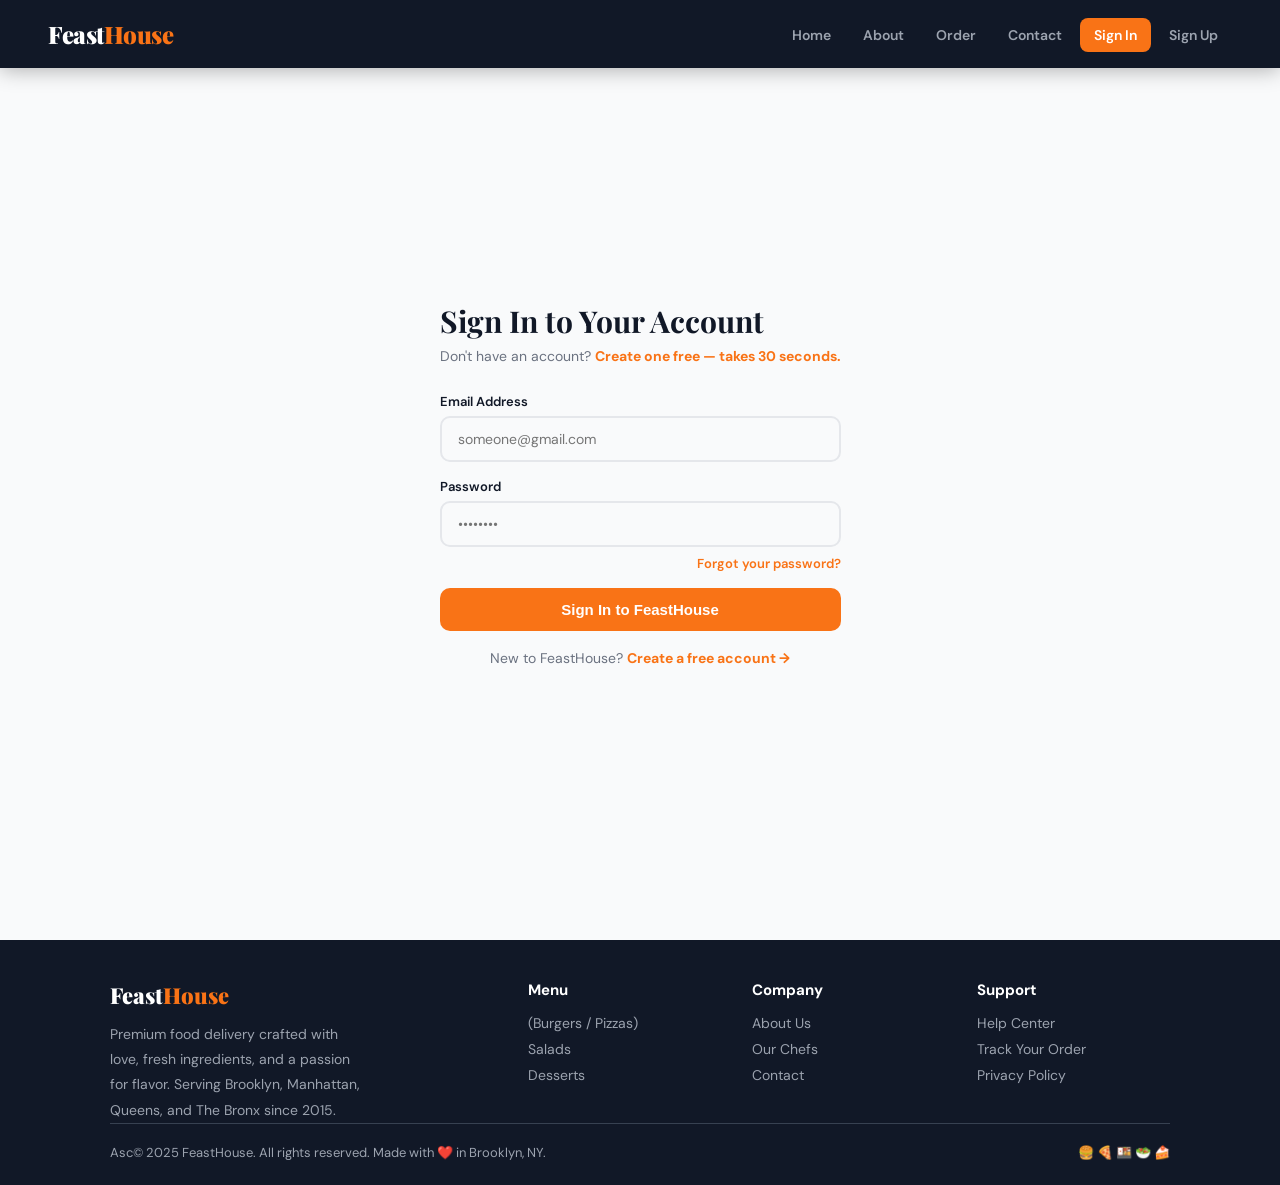
==== commit 9382e673: "last-update" ====
--- a/about.html
+++ b/about.html
@@ -8,6 +8,7 @@
       href="https://fonts.googleapis.com/css2?family=Playfair+Display:wght@700;900&amp;family=DM+Sans:wght@400;500;600&display=swap"
       rel="stylesheet"
     />
+    <link rel="stylesheet" href="https://cdnjs.cloudflare.com/ajax/libs/font-awesome/6.5.0/css/all.min.css">
     <link rel="stylesheet" href="style.css" />
   </head>
   <body>
@@ -20,6 +21,11 @@
         <li><a href="contact.html">Contact</a></li>
         <li><a href="signin.html">Sign In</a></li>
         <li><a href="signup.html">Sign Up</a></li>
+        <li class="cart-icon">
+          <a href="cart.html">
+          <i class="fa-solid fa-cart-shopping"></i>
+          </a>
+        </li>
       </ul>
     </nav>
 
@@ -38,10 +44,7 @@
           food accessible to everyone, everywhere.
         </p>
         <button
-          class="btn"
-          style="margin-top: 20px"
-          onclick="window.location.href = 'order.html'"
-        >
+          class="btn" href = "order.html">
           See Our Menu
         </button>
       </div>
@@ -135,7 +138,7 @@
     </div>
 
     <footer>
-      <div class="footer-grid" style="max-width: 1060px; margin: 0 auto">
+      <div class="footer-grid" >
         <div class="footer-brand">
           <div class="logo-f">Feast<span>House</span></div>
           <p>
@@ -147,29 +150,29 @@
         <div class="footer-col">
           <h5>Menu</h5>
           <ul>
-            <li onclick="window.location.href = 'order.html'">(Burgers / Pizzas)</li>
-            <li onclick="window.location.href = 'order.html'">Salads</li>
-            <li onclick="window.location.href = 'order.html'">Desserts</li>
+            <li><a href="order.html">(Burgers / Pizzas)</a></li>
+            <li><a href="order.html">Salads</a></li>
+            <li><a href="order.html">Desserts</a></li>
           </ul>
         </div>
         <div class="footer-col">
           <h5>Company</h5>
           <ul>
-            <li onclick="window.location.href = 'about.html'">About Us</li>
-            <li onclick="window.location.href = 'about.html'">Our Chefs</li>
-            <li onclick="window.location.href = 'contact.html'">Contact</li>
+            <li><a href="about.html">About Us</a></li>
+            <li><a href="about.html">Our Chefs</a></li>
+            <li><a href="contact.html">Contact</a></li>
           </ul>
         </div>
         <div class="footer-col">
           <h5>Support</h5>
           <ul>
-            <li onclick="window.location.href = 'contact.html'">Help Center</li>
-            <li onclick="window.location.href = 'contact.html'">Track Your Order</li>
-            <li onclick="window.location.href = 'contact.html'">Privacy Policy</li>
+            <li><a href="contact.html">Help Center</a></li>
+            <li><a href="contact.html">Track Your Order</a></li>
+            <li><a href="contact.html">Privacy Policy</a></li>
           </ul>
         </div>
       </div>
-      <div class="footer-bottom" style="max-width: 1060px; margin: 0 auto">
+      <div class="footer-bottom" >
         <span>
           Asc© 2025 FeastHouse. All rights reserved. Made with ❤️ in Brooklyn,
           NY.</span
--- a/style.css
+++ b/style.css
@@ -14,7 +14,7 @@
   --radius: 16px;
 }
 
-/* --- إعدادات الصفحة العامة (Global Resets) --- */
+/*  إعدادات الصفحة العامة (Global Resets)  */
 * {
   margin: 0;
   padding: 0;
@@ -45,7 +45,7 @@
   list-style: none;
 }
 
-/* --- شريط التنقل (Navigation Bar) --- */
+/*  شريط التنقل (Navigation Bar)  */
 nav {
   background: var(--dark);
   height: 68px;
@@ -91,7 +91,7 @@
   color: var(--white);
 }
 
-/* --- الأزرار (Buttons) --- */
+/*  الأزرار (Buttons)  */
 .btn {
   display: inline-block;
   padding: 13px 30px;
@@ -137,7 +137,7 @@
   background: #15803d;
 }
 
-/* --- تنسيقات عامة ومساعدة (Utility Classes) --- */
+/*  تنسيقات عامة ومساعدة (Utility Classes)  */
 .sec-title {
   font-family: "Playfair Display", serif;
   font-size: 32px;
@@ -262,7 +262,7 @@
   box-shadow: 0 20px 60px rgba(0, 0, 0, 0.4);
 }
 
-/* --- شريط الإحصائيات (Stats Bar) --- */
+/*  شريط الإحصائيات (Stats Bar)  */
 .stats-bar {
   background: var(--orange);
   display: grid;
@@ -293,7 +293,7 @@
   margin-top: 2px;
 }
 
-/* --- قسم "لماذا نحن؟" (Why Us Section) --- */
+/*  قسم "لماذا نحن؟" (Why Us Section)  */
 .why-grid {
   display: grid;
   grid-template-columns: repeat(4, 1fr);
@@ -327,7 +327,7 @@
   line-height: 1.7;
 }
 
-/* --- الأطباق المميزة (Featured Dishes) --- */
+/*  الأطباق المميزة (Featured Dishes)  */
 .featured-row {
   display: flex;
   gap: 24px;
@@ -414,7 +414,7 @@
   margin-top: 4px;
 }
 
-/* --- آراء العملاء (Testimonials) --- */
+/*  آراء العملاء (Testimonials)  */
 .testimonials {
   display: grid;
   grid-template-columns: repeat(3, 1fr);
@@ -472,7 +472,7 @@
   font-size: 12px;
 }
 
-/* --- صفحة "عن المطعم" (About Page) --- */
+/*  صفحة "عن المطعم" (About Page)  */
 .about-hero {
   background: linear-gradient(135deg, #111827, #1f2937);
   padding: 52px 48px;
@@ -507,7 +507,7 @@
   font-size: 15px;
 }
 
-/* --- التسلسل الزمني (Timeline) --- */
+/*  التسلسل الزمني (Timeline)  */
 .timeline {
   margin-bottom: 32px;
 }
@@ -546,7 +546,7 @@
   line-height: 1.7;
 }
 
-/* --- قسم الطهاة (Chefs Grid) --- */
+/*  قسم الطهاة (Chefs Grid)  */
 .chef-grid {
   display: grid;
   grid-template-columns: repeat(3, 1fr);
@@ -591,7 +591,7 @@
   line-height: 1.7;
 }
 
-/* --- قيمنا (Values Grid) --- */
+/*  قيمنا (Values Grid)  */
 .values-grid {
   display: grid;
   grid-template-columns: repeat(2, 1fr);
@@ -632,7 +632,7 @@
   line-height: 1.7;
 }
 
-/* --- صفحة "تواصل معنا" (Contact Page) --- */
+/*  صفحة "تواصل معنا" (Contact Page)  */
 .contact-hero {
   background: linear-gradient(135deg, var(--orange) 0%, var(--orange-d) 100%);
   border-radius: var(--radius);
@@ -655,7 +655,7 @@
   max-width: 500px;
 }
 
-/* --- معلومات التواصل (Contact Info) --- */
+/*  معلومات التواصل (Contact Info)  */
 .contact-grid {
   display: grid;
   grid-template-columns: 1fr 1.4fr;
@@ -708,7 +708,7 @@
   font-size: 12px;
 }
 
-/* --- نماذج الإدخال (Forms) --- */
+/*  نماذج الإدخال (Forms)  */
 .form-card {
   background: var(--white);
   border-radius: var(--radius);
@@ -773,7 +773,7 @@
   gap: 14px;
 }
 
-/* --- التنبيهات (Alerts) --- */
+/*  التنبيهات (Alerts)  */
 .alert-success {
   background: #dcfce7;
   border: 2px solid #86efac;
@@ -798,7 +798,7 @@
   display: none;
 }
 
-/* --- الأسئلة الشائعة (FAQ) --- */
+/*  الأسئلة الشائعة (FAQ)  */
 .faq-item {
   background: var(--white);
   border-radius: 12px;
@@ -826,7 +826,7 @@
   line-height: 1.8;
 }
 
-/* --- تبويبات القائمة (Menu Tabs) --- */
+/*  تبويبات القائمة (Menu Tabs)  */
 .menu-tabs {
   display: flex;
   gap: 8px;
@@ -853,7 +853,7 @@
   color: white;
 }
 
-/* --- بطاقات الطعام (Food Cards Grid) --- */
+/*  بطاقات الطعام (Food Cards Grid)  */
 .food-grid {
   display: grid;
   grid-template-columns: repeat(3, 1fr);
@@ -943,7 +943,7 @@
   border-color: #bbf7d0;
 }
 
-/* --- بانر السلة (Cart Banner) --- */
+/*  بانر السلة (Cart Banner)  */
 .cart-banner {
   background: linear-gradient(135deg, var(--dark), var(--dark2));
   border-radius: var(--radius);
@@ -981,7 +981,7 @@
   flex-shrink: 0;
 }
 
-/* --- خيارات التوصيل (Delivery Options) --- */
+/*  خيارات التوصيل (Delivery Options)  */
 .delivery-cards {
   display: grid;
   grid-template-columns: repeat(3, 1fr);
@@ -1024,7 +1024,7 @@
   border-radius: 20px;
 }
 
-/* --- صفحات تسجيل الدخول والاشتراك (Auth Pages) --- */
+/*  صفحات تسجيل الدخول والاشتراك (Auth Pages)  */
 .auth-wrap {
   display: grid;
   gap: 0;
@@ -1075,7 +1075,7 @@
   margin-bottom: 16px;
 }
 
-/* --- تذييل الصفحة (Footer) --- */
+/*  تذييل الصفحة (Footer)  */
 footer {
   background: var(--dark);
   color: #9ca3af;
@@ -1088,6 +1088,8 @@
   grid-template-columns: 2fr 1fr 1fr 1fr;
   gap: 32px;
   margin-bottom: 32px;
+  max-width: 1060px;
+   margin: 0 auto;
 }
 
 .footer-brand .logo-f {
@@ -1131,9 +1133,11 @@
   display: flex;
   justify-content: space-between;
   font-size: 13px;
-}
-
-/* --- رأس صفحة السلة (Cart Hero) --- */
+  max-width: 1060px;
+  margin: 0 auto;
+}
+
+/*  رأس صفحة السلة (Cart Hero)  */
 .cart-hero {
   background: linear-gradient(135deg, var(--dark), var(--dark2));
   color: var(--white);
@@ -1167,7 +1171,7 @@
   flex-shrink: 0;
 }
 
-/* --- تخطيط السلة (Cart Layout) --- */
+/*  تخطيط السلة (Cart Layout)  */
 .cart-layout {
   display: grid;
   grid-template-columns: 1.35fr 0.9fr;
@@ -1279,7 +1283,7 @@
   color: var(--orange);
 }
 
-/* --- ملخص الطلب والتوصيل (Order Summary) --- */
+/*  ملخص الطلب والتوصيل (Order Summary)  */
 .summary-list {
   display: flex;
   flex-direction: column;
@@ -1318,7 +1322,7 @@
   gap: 14px;
 }
 
-/* --- حالة السلة الفارغة (Empty Cart) --- */
+/*  حالة السلة الفارغة (Empty Cart)  */
 .empty-cart {
   text-align: center;
   padding: 36px 18px;
@@ -1335,7 +1339,7 @@
   margin-bottom: 18px;
 }
 
-/* --- استجابة التصميم للهواتف (Responsive Design) --- */
+/*  استجابة التصميم للهواتف (Responsive Design)  */
 @media (max-width: 980px) {
   .cart-layout,
   .auth-wrap,
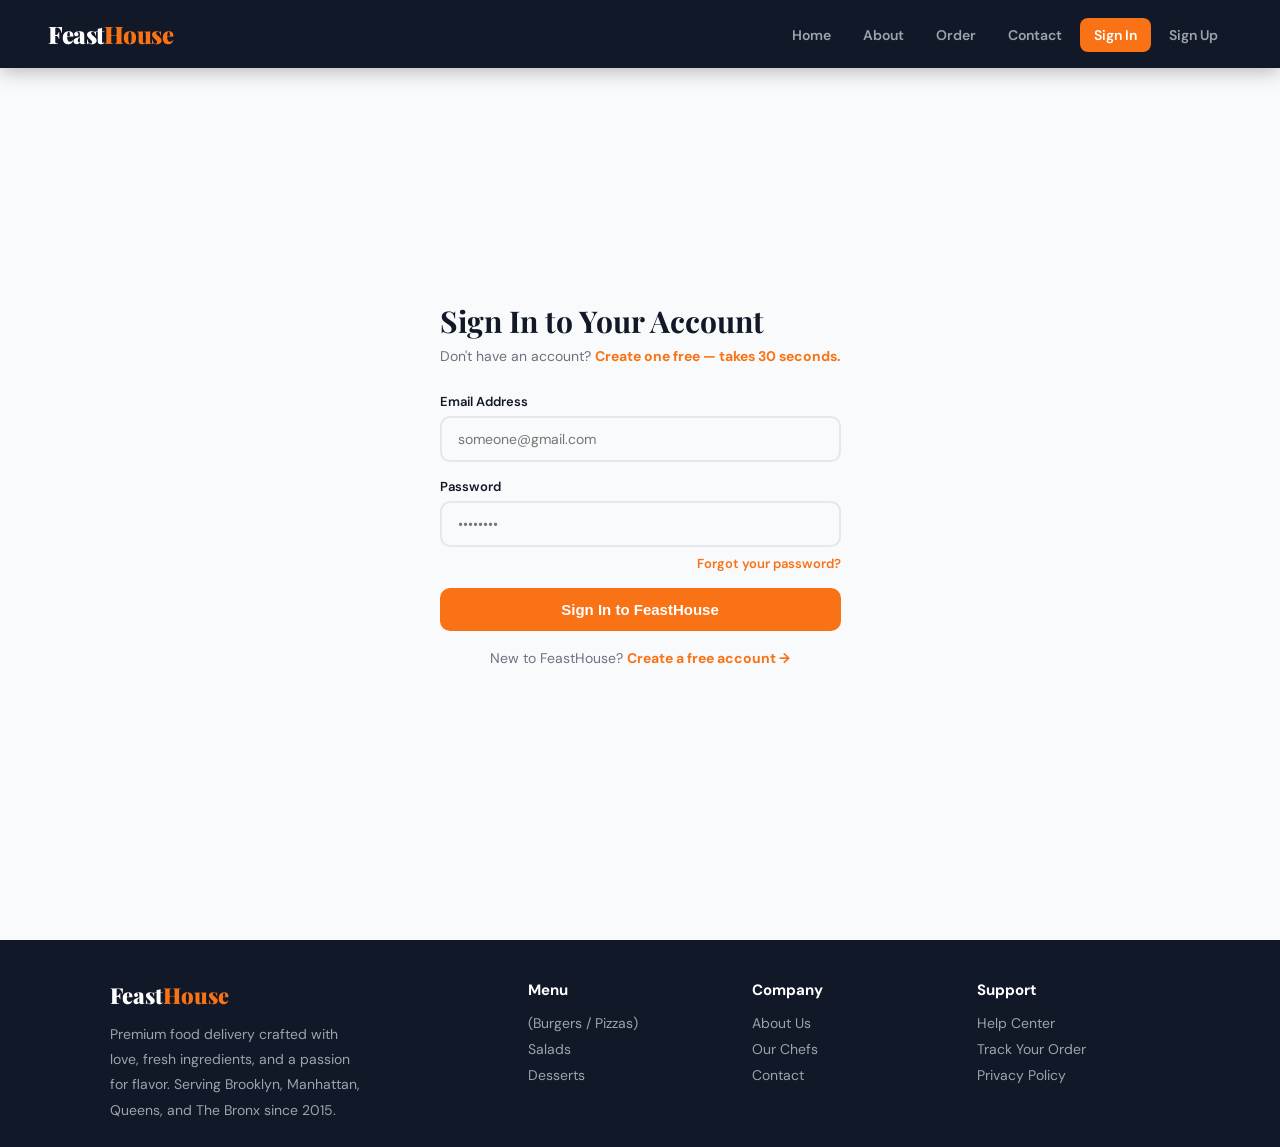
==== commit 4615df19: "last" ====
--- a/about.html
+++ b/about.html
@@ -43,9 +43,8 @@
           every single day. Our mission has never changed: to make extraordinary
           food accessible to everyone, everywhere.
         </p>
-        <button
-          class="btn" href = "order.html">
-          See Our Menu
+        <button class="btn">
+           <a href = "order.html">See Our Menu</a>
         </button>
       </div>
     </div>
@@ -109,7 +108,7 @@
         </div>
       </div>
 
-      <h2 class="sec-title">Our Core Values 💎</h2>
+      <h2 class="sec-title">Our Core Values </h2>
       <p class="sec-sub">
         Great food is built on strong values. These are the principles that
         guide every decision we make — from which farms we source from to how we
@@ -122,7 +121,7 @@
           src="assets/photo-1555396273-367ea4eb4db5.jpeg"
           alt="Awards"
         />
-        <h3>Awards &amp; Recognition 🏆</h3>
+        <h3>Awards &amp; Recognition </h3>
         <p>
           FeastHouse has been honored with over 30 industry awards since 2015.
           We've been named "Best Food Delivery App" by Forbes three years in a
@@ -172,13 +171,7 @@
           </ul>
         </div>
       </div>
-      <div class="footer-bottom" >
-        <span>
-          Asc© 2025 FeastHouse. All rights reserved. Made with ❤️ in Brooklyn,
-          NY.</span
-        >
-        <span>🍔 🍕 🍱 🥗 🍰</span>
-      </div>
+
     </footer>
 
     <script src="main.js" defer></script>
